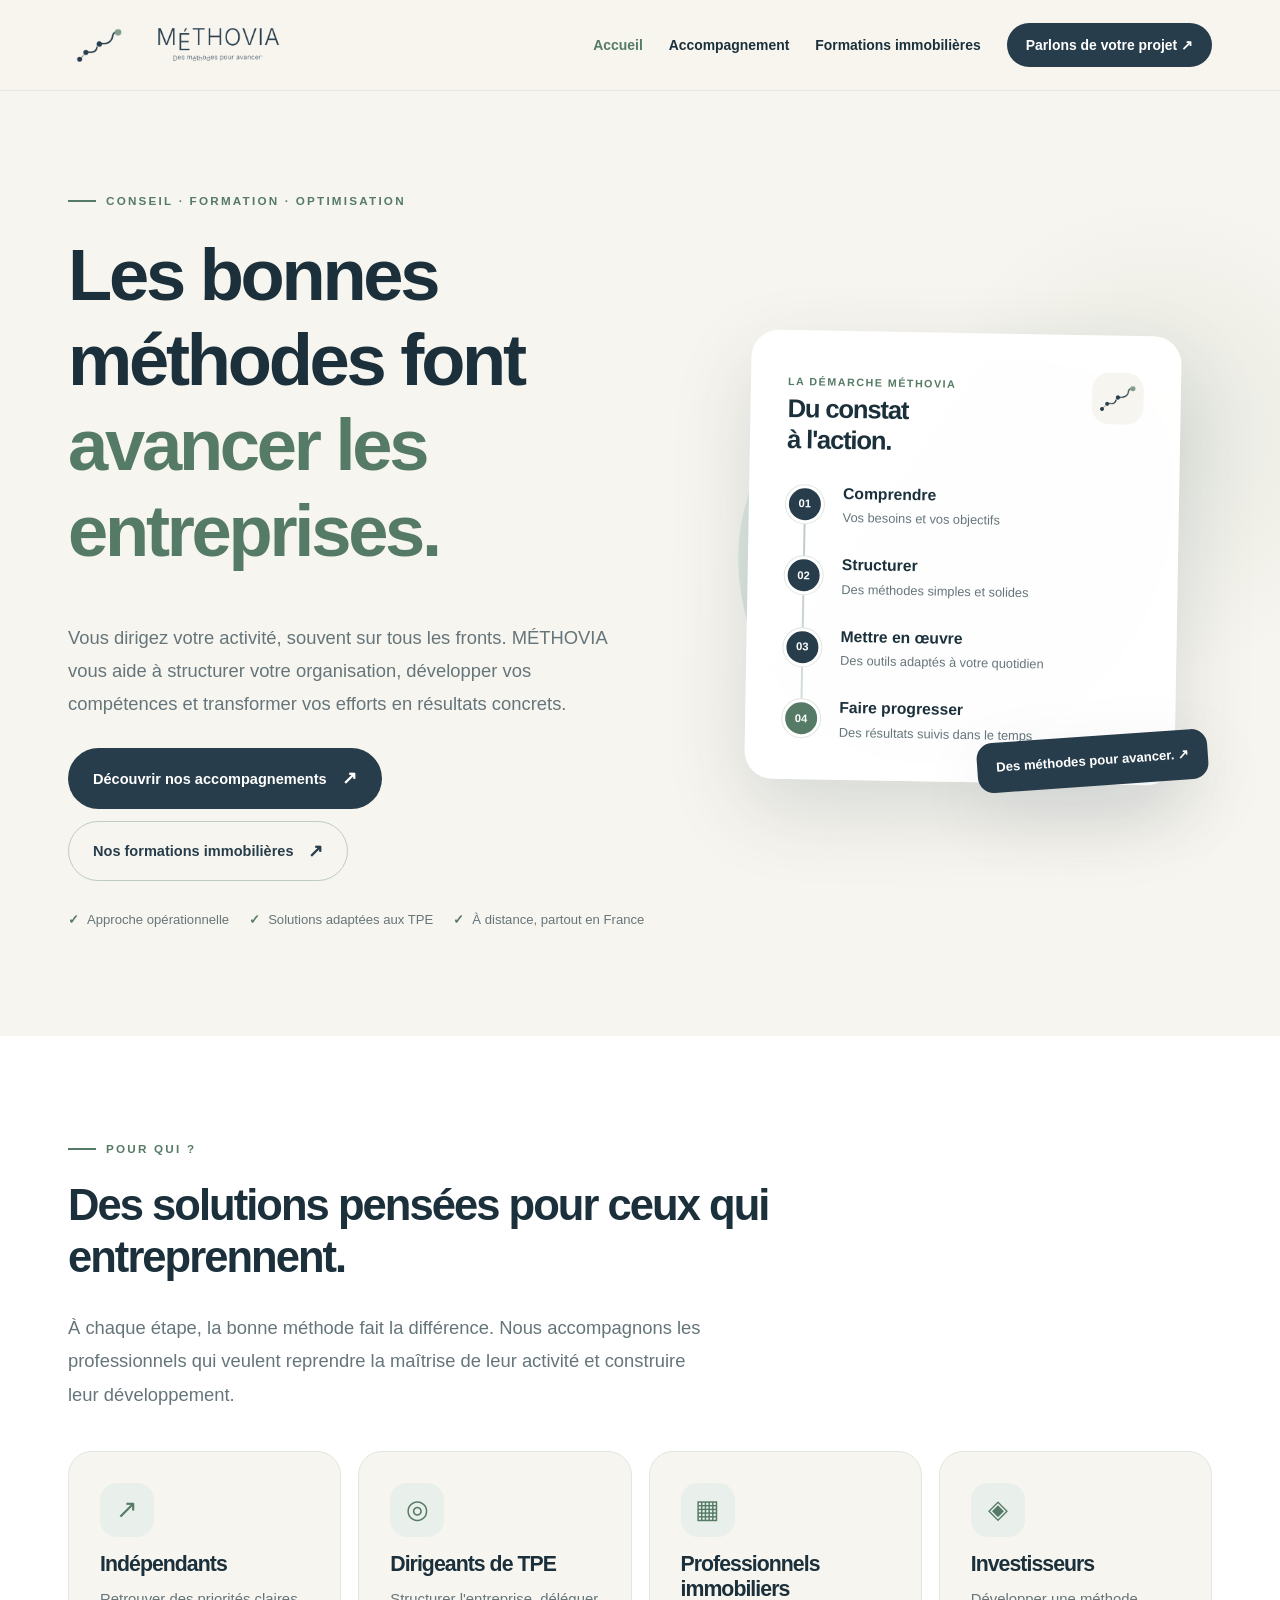
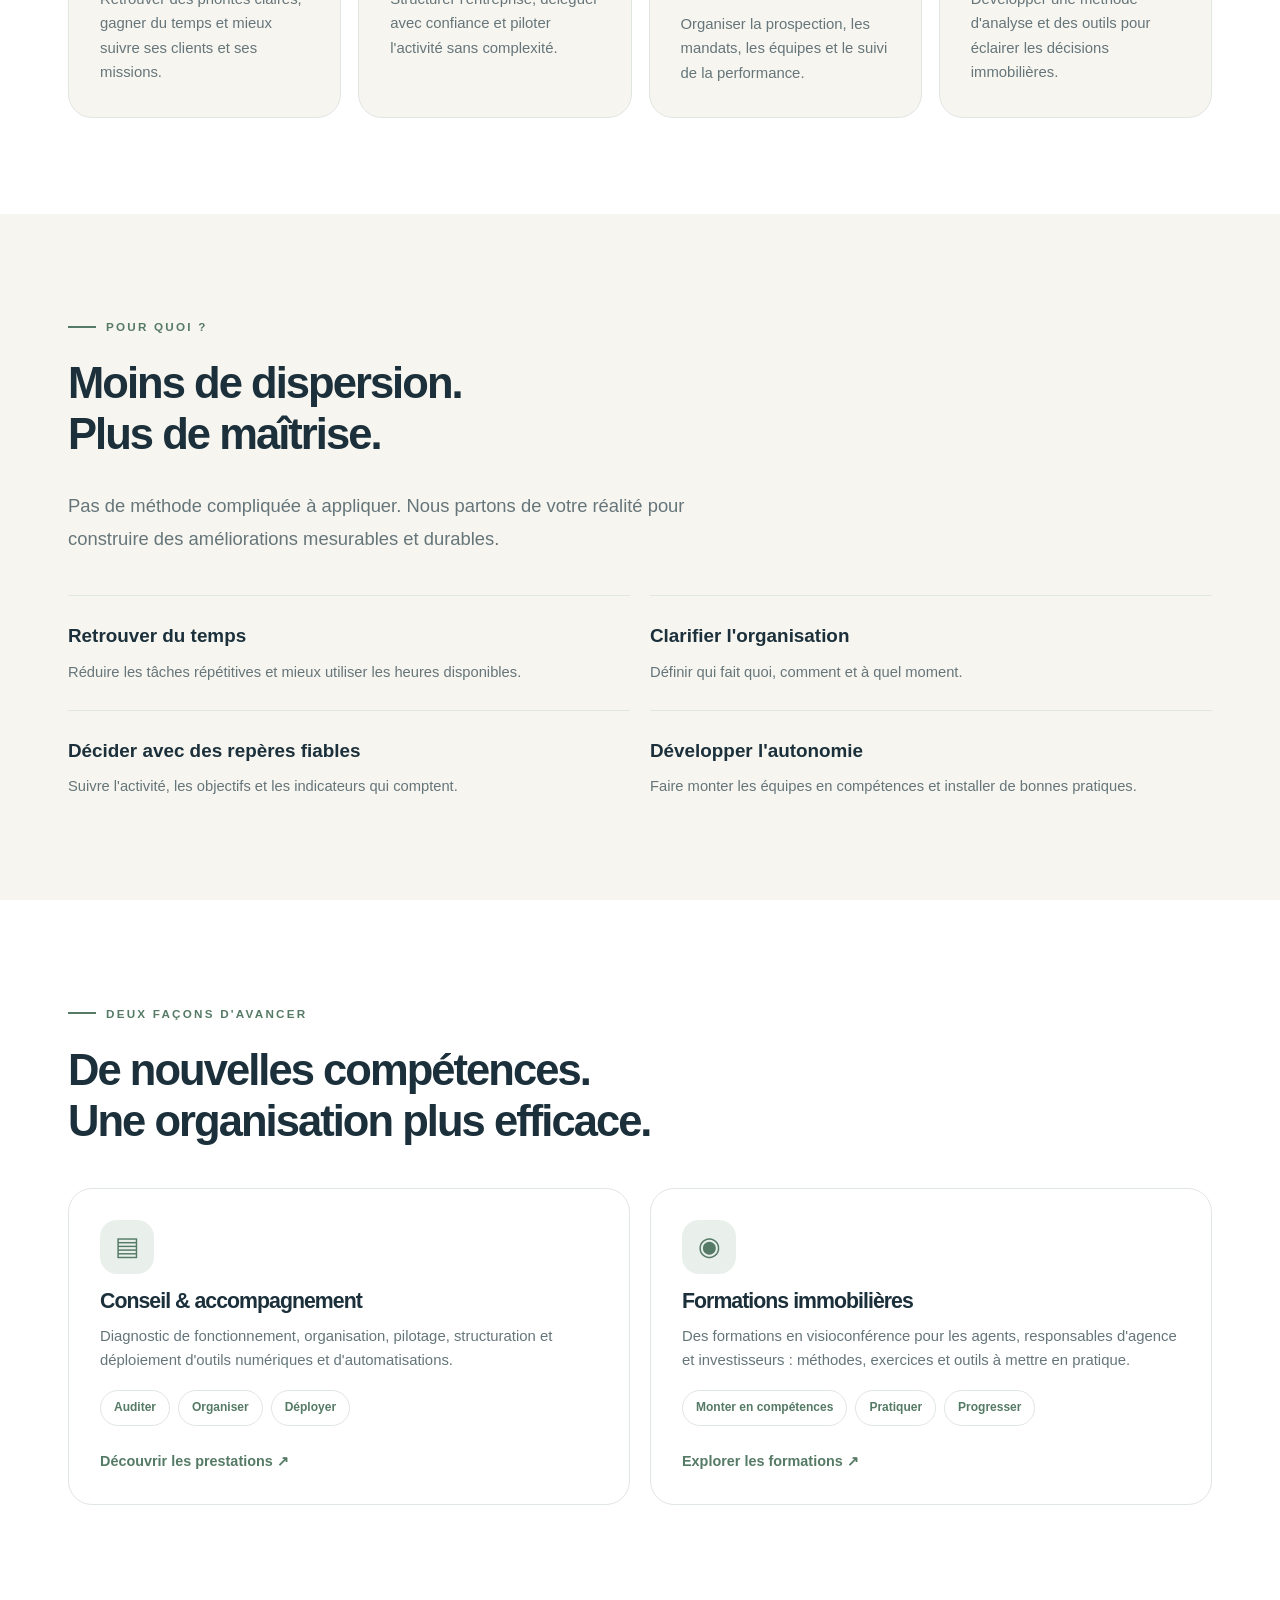
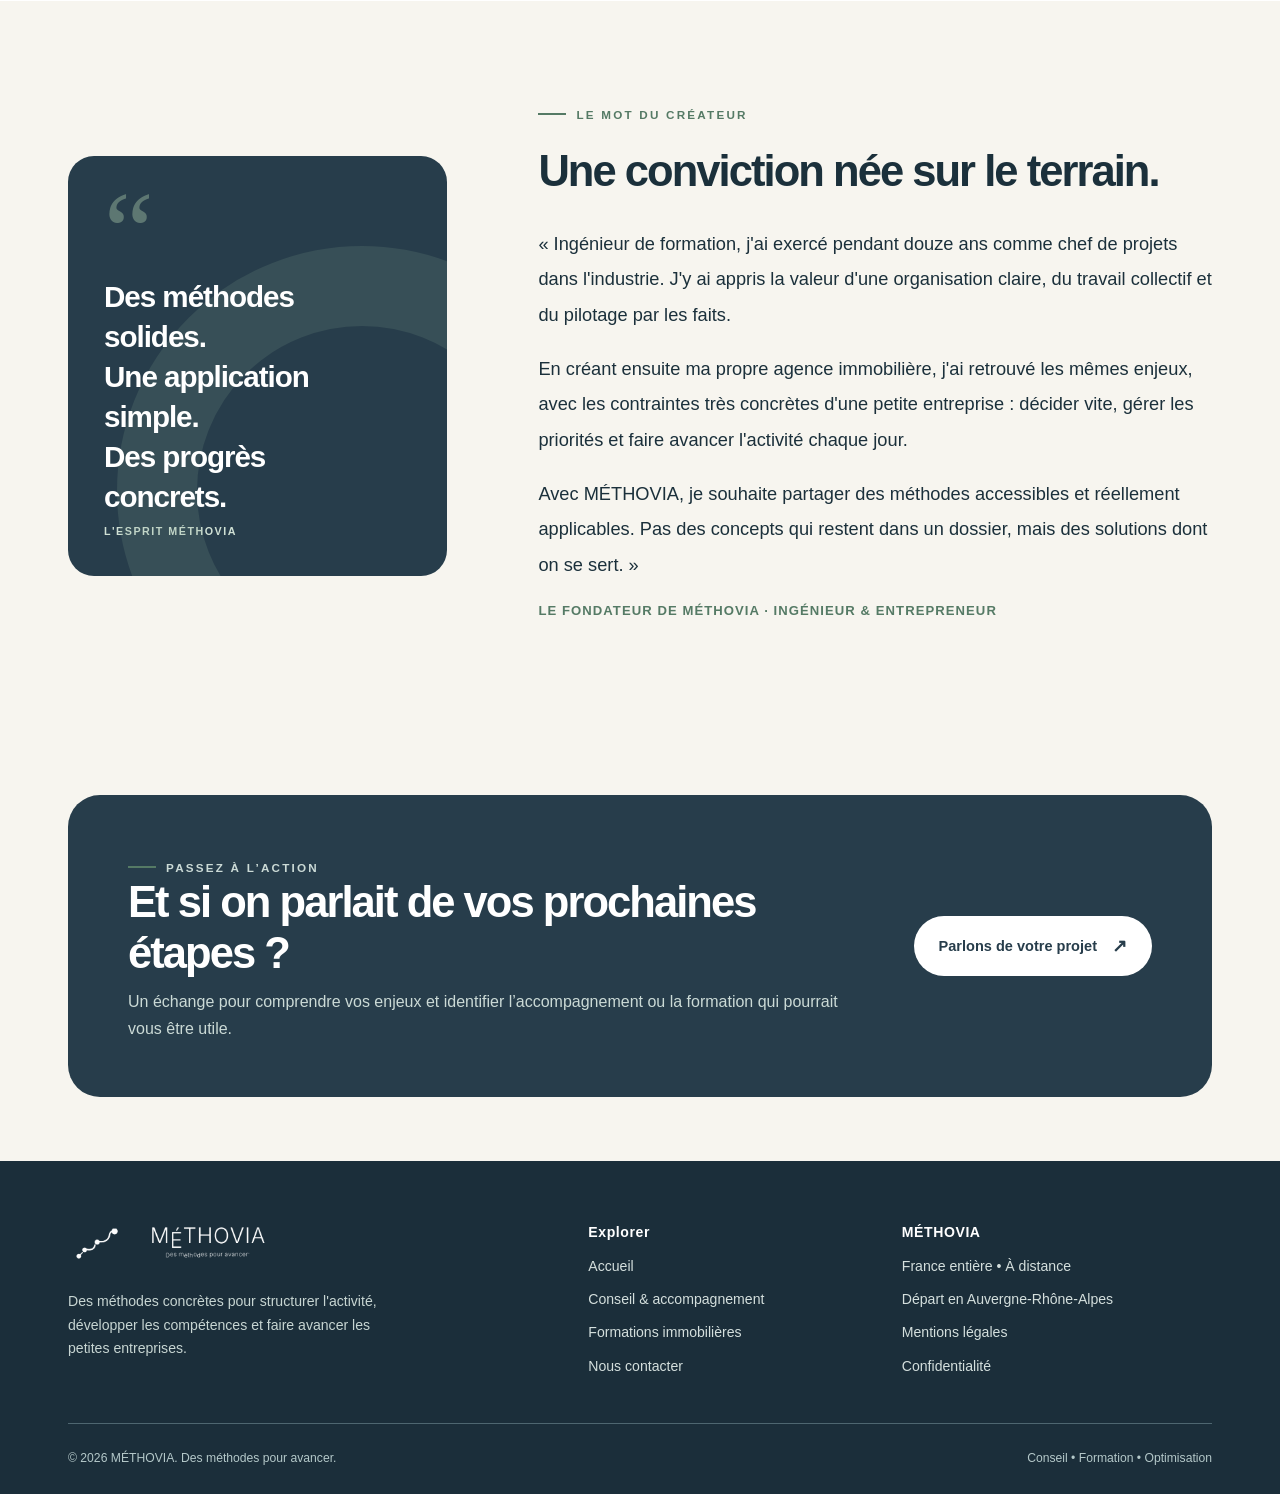
==== index.html @ 6d7514e6 "Ajout du site vitrine MÉTHOVIA (pages, charte, logos et configuration)" ====
<!DOCTYPE html><html lang="fr"><head><meta charset="utf-8"><meta name="viewport" content="width=device-width, initial-scale=1"><meta name="theme-color" content="#273D4B"><meta name="description" content="MÉTHOVIA accompagne indépendants, TPE et professionnels immobiliers : organisation, pilotage, formations en visio et outils IA."><meta name="robots" content="noindex,nofollow"><meta property="og:type" content="website"><meta property="og:locale" content="fr_FR"><meta property="og:title" content="MÉTHOVIA | Conseil, formation et organisation des petites entreprises"><meta property="og:description" content="MÉTHOVIA accompagne indépendants, TPE et professionnels immobiliers : organisation, pilotage, formations en visio et outils IA."><link rel="icon" type="image/png" sizes="64x64" href="/assets/favicon-64.png"><link rel="apple-touch-icon" href="/assets/favicon-192.png"><link rel="stylesheet" href="/assets/style.css"><script src="/assets/main.js" defer></script><title>MÉTHOVIA | Conseil, formation et organisation des petites entreprises</title></head><body><a class="skip" href="#contenu">Aller au contenu</a><header class="site-header"><div class="container header-inner"><a href="/" class="brand" aria-label="MÉTHOVIA — Accueil"><img src="/assets/logo-horizontal.png" alt="MÉTHOVIA — Des méthodes pour avancer" width="220" height="51"></a><button class="menu-toggle" type="button" aria-label="Ouvrir la navigation" aria-controls="navigation" aria-expanded="false" data-menu-toggle>☰ Menu</button><nav id="navigation" class="nav" aria-label="Navigation principale" data-main-nav data-open="false"><a href="/" aria-current=page>Accueil</a><a href="/accompagnement/" >Accompagnement</a><a href="/formations-immobilieres/" >Formations immobilières</a><a href="/contact/" class="nav-cta" >Parlons de votre projet ↗</a></nav></div></header><main id="contenu">
<section class="hero"><div class="container hero-grid"><div><p class="eyebrow">Conseil · Formation · Optimisation</p><h1>Les bonnes méthodes font <em>avancer les entreprises.</em></h1><p class="lead">Vous dirigez votre activité, souvent sur tous les fronts. MÉTHOVIA vous aide à structurer votre organisation, développer vos compétences et transformer vos efforts en résultats concrets.</p><div class="hero-actions"><a class="btn btn-primary btn-arrow" href="/accompagnement/">Découvrir nos accompagnements</a><a class="btn btn-outline btn-arrow" href="/formations-immobilieres/">Nos formations immobilières</a></div><div class="hero-trust"><span>Approche opérationnelle</span><span>Solutions adaptées aux TPE</span><span>À distance, partout en France</span></div></div><div class="hero-graphic" aria-label="La méthode MÉTHOVIA en quatre étapes"><div class="graphic-back"></div><div class="graphic-card"><div class="graphic-head"><div><span class="small-label">La démarche MÉTHOVIA</span><h3>Du constat<br>à l'action.</h3></div><img class="iconmark" src="/assets/icone-marque.png" alt=""></div><div class="path-list"><div class="path-step"><span class="path-num">01</span><div><strong>Comprendre</strong><small>Vos besoins et vos objectifs</small></div></div><div class="path-step"><span class="path-num">02</span><div><strong>Structurer</strong><small>Des méthodes simples et solides</small></div></div><div class="path-step"><span class="path-num">03</span><div><strong>Mettre en œuvre</strong><small>Des outils adaptés à votre quotidien</small></div></div><div class="path-step"><span class="path-num">04</span><div><strong>Faire progresser</strong><small>Des résultats suivis dans le temps</small></div></div></div></div><div class="hero-floating">Des méthodes pour avancer. ↗</div></div></div></section>
<section class="section section-light" id="pour-qui"><div class="container"><div class="intro"><p class="eyebrow">Pour qui ?</p><h2>Des solutions pensées pour ceux qui entreprennent.</h2><p class="lead">À chaque étape, la bonne méthode fait la différence. Nous accompagnons les professionnels qui veulent reprendre la maîtrise de leur activité et construire leur développement.</p></div><div class="grid4"><div class="panel panel-soft"><div class="symbol" aria-hidden="true">↗</div><h3>Indépendants</h3><p>Retrouver des priorités claires, gagner du temps et mieux suivre ses clients et ses missions.</p></div><div class="panel panel-soft"><div class="symbol" aria-hidden="true">◎</div><h3>Dirigeants de TPE</h3><p>Structurer l'entreprise, déléguer avec confiance et piloter l'activité sans complexité.</p></div><div class="panel panel-soft"><div class="symbol" aria-hidden="true">▦</div><h3>Professionnels immobiliers</h3><p>Organiser la prospection, les mandats, les équipes et le suivi de la performance.</p></div><div class="panel panel-soft"><div class="symbol" aria-hidden="true">◈</div><h3>Investisseurs</h3><p>Développer une méthode d'analyse et des outils pour éclairer les décisions immobilières.</p></div></div></div></section>
<section class="section" id="pourquoi"><div class="container"><div class="intro"><p class="eyebrow">Pour quoi ?</p><h2>Moins de dispersion.<br>Plus de maîtrise.</h2><p class="lead">Pas de méthode compliquée à appliquer. Nous partons de votre réalité pour construire des améliorations mesurables et durables.</p></div><div class="grid2"><div class="benefit"><strong>Retrouver du temps</strong><span>Réduire les tâches répétitives et mieux utiliser les heures disponibles.</span></div><div class="benefit"><strong>Clarifier l'organisation</strong><span>Définir qui fait quoi, comment et à quel moment.</span></div><div class="benefit"><strong>Décider avec des repères fiables</strong><span>Suivre l'activité, les objectifs et les indicateurs qui comptent.</span></div><div class="benefit"><strong>Développer l'autonomie</strong><span>Faire monter les équipes en compétences et installer de bonnes pratiques.</span></div></div></div></section>
<section class="section section-light" id="notre-offre"><div class="container"><div class="intro"><p class="eyebrow">Deux façons d'avancer</p><h2>De nouvelles compétences.<br>Une organisation plus efficace.</h2></div><div class="grid2"><article class="panel"><div class="symbol">▤</div><h3>Conseil & accompagnement</h3><p>Diagnostic de fonctionnement, organisation, pilotage, structuration et déploiement d'outils numériques et d'automatisations.</p><div class="tags"><span class="chip">Auditer</span><span class="chip">Organiser</span><span class="chip">Déployer</span></div><p style="margin-top:23px"><a class="link" href="/accompagnement/">Découvrir les prestations</a></p></article><article class="panel"><div class="symbol">◉</div><h3>Formations immobilières</h3><p>Des formations en visioconférence pour les agents, responsables d'agence et investisseurs : méthodes, exercices et outils à mettre en pratique.</p><div class="tags"><span class="chip">Monter en compétences</span><span class="chip">Pratiquer</span><span class="chip">Progresser</span></div><p style="margin-top:23px"><a class="link" href="/formations-immobilieres/">Explorer les formations</a></p></article></div></div></section>
<section class="section" id="fondateur"><div class="container editorial"><div class="founder-graphic"><div class="quote-icon" aria-hidden="true">“</div><strong>Des méthodes solides.<br>Une application simple.<br>Des progrès concrets.</strong><span class="small-label" style="color:#cfe0d4">L'esprit MÉTHOVIA</span></div><div><p class="eyebrow">Le mot du créateur</p><h2>Une conviction née sur le terrain.</h2><p class="editorial-quote">« Ingénieur de formation, j'ai exercé pendant douze ans comme chef de projets dans l'industrie. J'y ai appris la valeur d'une organisation claire, du travail collectif et du pilotage par les faits.</p><p class="editorial-quote">En créant ensuite ma propre agence immobilière, j'ai retrouvé les mêmes enjeux, avec les contraintes très concrètes d'une petite entreprise : décider vite, gérer les priorités et faire avancer l'activité chaque jour.</p><p class="editorial-quote">Avec MÉTHOVIA, je souhaite partager des méthodes accessibles et réellement applicables. Pas des concepts qui restent dans un dossier, mais des solutions dont on se sert. »</p><p class="founder-details">Le fondateur de MÉTHOVIA · Ingénieur & entrepreneur</p></div></div></section>
<section class="section-tight"><div class="container"><div class="cta-block"><div><p class="eyebrow">Passez à l’action</p><h2>Et si on parlait de vos prochaines étapes ?</h2><p>Un échange pour comprendre vos enjeux et identifier l’accompagnement ou la formation qui pourrait vous être utile.</p></div><a class="btn btn-white btn-arrow" href="/contact/">Parlons de votre projet</a></div></div></section></main><footer class="footer"><div class="container"><div class="footer-grid"><div><a href="/" aria-label="Retour à l'accueil"><img class="footer-brand" src="/assets/logo-blanc.png" alt="MÉTHOVIA"></a><p>Des méthodes concrètes pour structurer l'activité, développer les compétences et faire avancer les petites entreprises.</p></div><div><h4>Explorer</h4><div class="footer-links"><a href="/">Accueil</a><a href="/accompagnement/">Conseil & accompagnement</a><a href="/formations-immobilieres/">Formations immobilières</a><a href="/contact/">Nous contacter</a></div></div><div><h4>MÉTHOVIA</h4><div class="footer-links"><span>France entière • À distance</span><span>Départ en Auvergne-Rhône-Alpes</span><a href="/mentions-legales/">Mentions légales</a><a href="/confidentialite/">Confidentialité</a></div></div></div><div class="footer-bottom"><span>© <span data-year>2026</span> MÉTHOVIA. Des méthodes pour avancer.</span><span>Conseil • Formation • Optimisation</span></div></div></footer></body></html>
---- assets/style.css ----
:root{--navy:#273d4b;--navy-dark:#1b2e3a;--sage:#829f8d;--sage-dark:#557a65;--cream:#f7f5ef;--mist:#e0e6e3;--ink:#1b303b;--muted:#65757a;--border:#e0e6e1;--white:#fff;--shadow:0 24px 74px rgba(26,51,64,.08);--radius:24px}
*{box-sizing:border-box}html{scroll-behavior:smooth}body{margin:0;background:var(--cream);font-family:Manrope,'Avenir Next','Segoe UI',Arial,sans-serif;color:var(--ink);line-height:1.65;-webkit-font-smoothing:antialiased}img{max-width:100%;height:auto}a{color:inherit;text-decoration:none}p{margin:0 0 1em}h1,h2,h3,h4{line-height:1.18;letter-spacing:-.045em;margin:0 0 .65em}h1{font-size:clamp(2.9rem,5.65vw,5.9rem);font-weight:650}h2{font-size:clamp(2rem,3.4vw,3.35rem);font-weight:630}h3{font-size:1.33rem;font-weight:650}small{font-size:.8rem}.container{width:min(1144px,calc(100% - 48px));margin:auto}.skip{position:absolute;left:-9999px;top:10px;z-index:99}.skip:focus{left:10px;background:white;padding:10px}.site-header{position:sticky;top:0;background:rgba(247,245,239,.94);backdrop-filter:blur(20px);border-bottom:1px solid rgba(39,61,75,.08);z-index:50}.header-inner{height:90px;display:flex;align-items:center;justify-content:space-between;gap:24px}.brand{display:flex;align-items:center;flex-shrink:0}.brand img{width:220px;height:auto;display:block}.nav{display:flex;align-items:center;gap:26px}.nav a{font-size:.87rem;font-weight:620;transition:color .18s}.nav a:hover,.nav a[aria-current=page]{color:var(--sage-dark)}.nav .nav-cta{color:#fff;background:var(--navy);padding:11px 19px;border-radius:999px;display:inline-flex;align-items:center}.nav .nav-cta:hover{background:#36576a;color:#fff}.menu-toggle{display:none;border:1px solid var(--border);background:#fff;border-radius:12px;padding:10px 12px;color:var(--navy);font:inherit;font-weight:650}.section{padding:96px 0}.section-tight{padding:64px 0}.section-light{background:#fff}.section-dark{background:var(--navy);color:#fff}.section-sage{background:#e7eeea}.eyebrow{display:inline-flex;gap:10px;align-items:center;text-transform:uppercase;letter-spacing:.19em;font-size:.73rem;font-weight:750;color:var(--sage-dark);margin:0 0 22px}.eyebrow:before{content:'';display:inline-block;width:28px;height:2px;background:var(--sage-dark)}.section-dark .eyebrow{color:#bed3c4}.section-dark .eyebrow:before{background:#bed3c4}.lead{font-size:1.15rem;line-height:1.8;color:var(--muted);max-width:640px}.section-dark .lead{color:#d0ddd9}.intro{max-width:740px;margin-bottom:40px}.intro p:last-child{margin-bottom:0}.muted{color:var(--muted)}.hero{padding:93px 0 105px;overflow:hidden;position:relative}.hero:before{content:'';position:absolute;right:-130px;top:10%;width:500px;height:500px;background:radial-gradient(circle,rgba(130,159,141,.14),transparent 67%);pointer-events:none}.hero-grid{display:grid;grid-template-columns:1.08fr .92fr;gap:60px;align-items:center}.hero h1{max-width:720px}.hero h1 em{font-style:normal;color:var(--sage-dark)}.hero .lead{max-width:575px}.hero-actions{display:flex;align-items:center;flex-wrap:wrap;gap:12px;margin:28px 0 28px}.btn{display:inline-flex;align-items:center;justify-content:center;gap:15px;border-radius:100px;padding:14px 24px;font-weight:730;font-size:.91rem;min-height:52px;border:1px solid transparent;cursor:pointer;transition:transform .2s,background .2s;color:inherit}.btn:hover{transform:translateY(-2px)}.btn-primary{background:var(--navy);color:#fff}.btn-primary:hover{background:var(--navy-dark)}.btn-outline{border-color:#bdcdc3;background:transparent;color:var(--navy)}.btn-outline:hover{background:#e7eee9}.btn-white{background:#fff;color:var(--navy)}.btn-arrow:after{content:'↗';font-size:1.15rem}.hero-trust{display:flex;flex-wrap:wrap;gap:20px;margin-top:25px;font-size:.82rem;color:var(--muted)}.hero-trust span::before{content:'✓';color:var(--sage-dark);margin-right:8px;font-weight:800}.hero-graphic{position:relative;min-height:500px;display:grid;place-items:center}.graphic-back{position:absolute;inset:10% 5%;background:linear-gradient(135deg,#e3ebe5 0%,#c5d5cc 100%);border-radius:42% 58% 60% 40% / 50% 30% 70% 50%;transform:rotate(-10deg)}.graphic-card{position:relative;background:rgba(255,255,255,.97);border:1px solid rgba(255,255,255,.8);border-radius:28px;box-shadow:0 30px 80px rgba(26,53,66,.15);padding:36px;width:min(430px,92%);transform:rotate(1deg)}.graphic-head{display:flex;justify-content:space-between;align-items:start;gap:20px;margin-bottom:26px}.graphic-head h3{font-size:1.6rem;margin:0}.small-label{letter-spacing:.14em;text-transform:uppercase;font-size:.67rem;color:var(--sage-dark);font-weight:740}.iconmark{width:52px;height:52px;border-radius:18px;background:var(--cream);padding:7px;object-fit:contain}.path-list{position:relative;display:grid;gap:24px}.path-list:before{content:'';position:absolute;width:2px;height:calc(100% - 37px);top:18px;left:18px;background:linear-gradient(var(--navy),var(--sage));opacity:.3}.path-step{display:flex;align-items:center;gap:19px;position:relative}.path-num{border:3px solid white;box-shadow:0 0 0 1px var(--border);border-radius:50%;width:38px;height:38px;min-width:38px;display:grid;place-items:center;background:var(--navy);color:#fff;font-size:.7rem;font-weight:800}.path-step:last-child .path-num{background:var(--sage-dark)}.path-step strong{font-size:.98rem}.path-step small{color:var(--muted);display:block}.chip{display:inline-flex;border:1px solid var(--border);padding:7px 13px;border-radius:100px;font-size:.75rem;font-weight:650;color:var(--sage-dark)}.hero-floating{position:absolute;bottom:22px;right:4px;background:var(--navy);color:#fff;padding:14px 19px;border-radius:16px;box-shadow:var(--shadow);font-size:.82rem;font-weight:650;transform:rotate(-4deg)}.grid3{display:grid;grid-template-columns:repeat(3,minmax(0,1fr));gap:20px}.grid2{display:grid;grid-template-columns:repeat(2,minmax(0,1fr));gap:20px}.grid4{display:grid;grid-template-columns:repeat(4,minmax(0,1fr));gap:17px}.panel{background:#fff;border:1px solid var(--border);padding:31px;border-radius:var(--radius);transition:transform .2s,box-shadow .2s}.panel:hover{transform:translateY(-3px);box-shadow:var(--shadow)}.panel h3{margin:15px 0 10px}.panel p{color:var(--muted);font-size:.93rem;margin:0}.panel .pill{margin-top:20px}.panel .number{font-size:.78rem;letter-spacing:.1em;font-weight:780;color:var(--sage-dark)}.panel-soft{background:var(--cream)}.panel-navy{background:var(--navy);color:#fff;border-color:var(--navy)}.panel-navy p{color:#d6e1de}.symbol{width:54px;height:54px;border-radius:17px;background:#e9f0eb;color:var(--sage-dark);display:grid;place-items:center;font-size:1.6rem;font-weight:500;line-height:1}.panel-navy .symbol{background:#3d5a5e;color:#e6eeeb}.benefit{border-top:1px solid var(--border);padding:24px 0 5px}.benefit strong{font-size:1.18rem;display:block;margin-bottom:7px}.benefit span{color:var(--muted);font-size:.92rem}.editorial{display:grid;grid-template-columns:.72fr 1.28fr;gap:8%;align-items:center}.founder-graphic{height:420px;border-radius:26px;display:flex;flex-direction:column;justify-content:space-between;padding:36px;background:var(--navy);position:relative;overflow:hidden;color:#fff}.founder-graphic:after{content:'';position:absolute;width:330px;height:330px;border:80px solid rgba(130,159,141,.18);border-radius:50%;bottom:-160px;right:-160px}.founder-graphic .quote-icon{font-size:7rem;line-height:.7;font-family:Georgia,serif;color:var(--sage);opacity:.6}.founder-graphic strong{z-index:1;position:relative;font-size:1.85rem;max-width:280px;line-height:1.35;font-weight:560;letter-spacing:-.035em}.editorial-quote{font-size:1.14rem;color:var(--ink);line-height:1.95}.founder-details{font-size:.82rem;letter-spacing:.08em;color:var(--sage-dark);font-weight:700;text-transform:uppercase}.cta-block{border-radius:32px;background:var(--navy);padding:55px 60px;color:#fff;display:grid;grid-template-columns:1fr auto;gap:40px;align-items:center}.cta-block h2{max-width:710px;margin:0 0 10px}.cta-block p{color:#cbdad6;margin:0}.cta-block .btn{white-space:nowrap}.page-hero{padding:85px 0 72px;background:linear-gradient(120deg,var(--cream),#e8eee9)}.page-hero-inner{max-width:900px}.page-hero h1{font-size:clamp(2.75rem,5vw,5rem);max-width:900px}.page-hero h1 em{font-style:normal;color:var(--sage-dark)}.page-hero .lead{max-width:800px}.divider-heading{display:flex;align-items:center;justify-content:space-between;gap:30px;margin-bottom:32px}.divider-heading p{max-width:450px;font-size:.95rem;color:var(--muted)}.module{display:flex;flex-direction:column;min-height:214px}.module h3{font-size:1.22rem;margin:12px 0 12px}.module p{flex:1}.module .meta{border-top:1px solid var(--border);margin-top:19px;padding-top:14px;font-size:.78rem;color:var(--sage-dark);font-weight:660}.tagline{display:inline-flex;gap:10px;align-items:center;font-size:.8rem;font-weight:700;color:var(--sage-dark);letter-spacing:.055em;text-transform:uppercase}.tags{display:flex;gap:8px;flex-wrap:wrap;margin-top:17px}.pack{padding:36px;border-radius:24px;background:var(--cream);border:1px solid var(--border);display:flex;flex-direction:column}.pack h3{font-size:1.5rem;margin:14px 0 13px}.pack p{color:var(--muted);flex:1}.pack .link{margin-top:16px}.link{font-weight:730;color:var(--sage-dark);font-size:.9rem}.link:after{content:' ↗'}.steps{display:grid;grid-template-columns:repeat(4,minmax(0,1fr));gap:25px}.step{padding-top:23px;border-top:2px solid var(--sage)}.step .stepn{font-size:.75rem;font-weight:750;color:var(--sage-dark);letter-spacing:.09em}.step h3{margin:13px 0 7px}.step p{font-size:.89rem;color:var(--muted)}.section-dark .step{border-top-color:#88ae97}.section-dark .step p{color:#d1ddda}.section-dark .stepn{color:#bed3c4}.callout{background:#e7eeea;border-radius:24px;padding:34px;display:flex;gap:30px;align-items:center}.callout h3{margin-bottom:9px}.check-list{list-style:none;padding:0;margin:0;display:grid;gap:15px}.check-list li{padding-left:27px;position:relative}.check-list li:before{content:'✓';position:absolute;left:0;color:var(--sage-dark);font-weight:800}.kicker{font-weight:750;font-size:.76rem;letter-spacing:.16em;text-transform:uppercase;color:var(--sage-dark)}.form-card{background:#fff;border:1px solid var(--border);padding:34px;border-radius:24px}.form-grid{display:grid;grid-template-columns:1fr 1fr;gap:15px}.field{display:flex;flex-direction:column;gap:7px;margin-bottom:16px}.field label{font-size:.83rem;font-weight:750}.field input,.field textarea,.field select{font:inherit;width:100%;background:#fbfcfa;border:1px solid #cbd8ce;border-radius:13px;padding:12px 14px;min-height:50px;color:var(--ink)}.field textarea{min-height:138px;resize:vertical}.field input:focus-visible,.field textarea:focus-visible,.field select:focus-visible{outline:2px solid var(--sage-dark);outline-offset:2px}.checkrow{display:flex;align-items:start;gap:12px;font-size:.82rem;color:var(--muted);margin:12px 0 20px}.checkrow input{margin-top:6px}.legal-note{background:#fff8e9;border:1px solid #e2cf9c;border-radius:14px;padding:17px 20px;font-size:.88rem;color:#745b27}.footer{background:var(--navy-dark);color:#fff;padding:58px 0 26px}.footer-grid{display:grid;grid-template-columns:1.35fr .75fr .9fr;gap:55px;padding-bottom:45px}.footer-brand{width:205px;margin-bottom:15px}.footer p{color:#c7d5d2;font-size:.88rem;max-width:330px}.footer h4{color:#fff;font-size:.88rem;letter-spacing:.04em;margin:5px 0 14px}.footer-links{display:grid;gap:10px;font-size:.88rem;color:#d4dfdd}.footer-links a:hover{color:#a9c9b4}.footer-bottom{border-top:1px solid #4e6670;padding-top:24px;display:flex;flex-wrap:wrap;justify-content:space-between;gap:12px;font-size:.76rem;color:#b4c8c9}.article{max-width:840px}.article h2{font-size:1.65rem;margin-top:35px}.article p{color:#586a6d}.article li{margin-bottom:8px}.article a{text-decoration:underline}.marker{color:var(--sage-dark)}:focus-visible{outline:3px solid #8cae94;outline-offset:3px}::selection{background:#d2e0d5}
@media(max-width:1000px){.hero-grid{gap:24px}.grid4{grid-template-columns:repeat(2,1fr)}.nav{gap:13px}.nav a{font-size:.82rem}.brand img{width:190px}.graphic-card{padding:25px}.hero-floating{right:-5px}}
@media(max-width:760px){.container{width:min(100% - 36px,1144px)}.header-inner{height:76px}.brand img{width:180px}.menu-toggle{display:block}.nav{display:none;position:absolute;left:0;right:0;top:76px;background:var(--cream);padding:24px 18px 30px;flex-direction:column;align-items:stretch;border-bottom:1px solid var(--border);gap:0;box-shadow:0 18px 25px rgba(25,44,52,.07)}.nav[data-open=true]{display:flex}.nav a{font-size:1rem;padding:13px 8px}.nav .nav-cta{justify-content:center;margin-top:14px}.hero{padding:55px 0 80px}.hero-grid,.editorial{grid-template-columns:1fr}.hero-graphic{min-height:430px;margin-top:8px}.hero h1{font-size:clamp(2.6rem,9vw,4rem)}.section{padding:64px 0}.section-tight{padding:43px 0}.grid3,.grid2{grid-template-columns:1fr}.grid4{grid-template-columns:repeat(2,minmax(0,1fr))}.editorial{gap:30px}.founder-graphic{height:310px}.cta-block{padding:32px;grid-template-columns:1fr;gap:20px}.cta-block .btn{justify-self:start}.page-hero{padding:65px 0 55px}.divider-heading{align-items:start;flex-direction:column;gap:0}.steps{grid-template-columns:repeat(2,1fr)}.footer-grid{grid-template-columns:1fr 1fr;gap:30px}.footer-grid>div:first-child{grid-column:1/-1}.form-grid{grid-template-columns:1fr}.callout{flex-direction:column;align-items:start}}
@media(max-width:450px){.hero-graphic{min-height:415px}.graphic-card{padding:23px;width:100%}.hero-floating{font-size:.7rem;bottom:5px}.grid4,.steps{grid-template-columns:1fr}.footer-grid{grid-template-columns:1fr}.footer-grid>div:first-child{grid-column:auto}.panel{padding:25px}.form-card{padding:24px}.cta-block{padding:29px}.btn{width:100%}.hero-actions{align-items:stretch}.brand img{width:170px}}
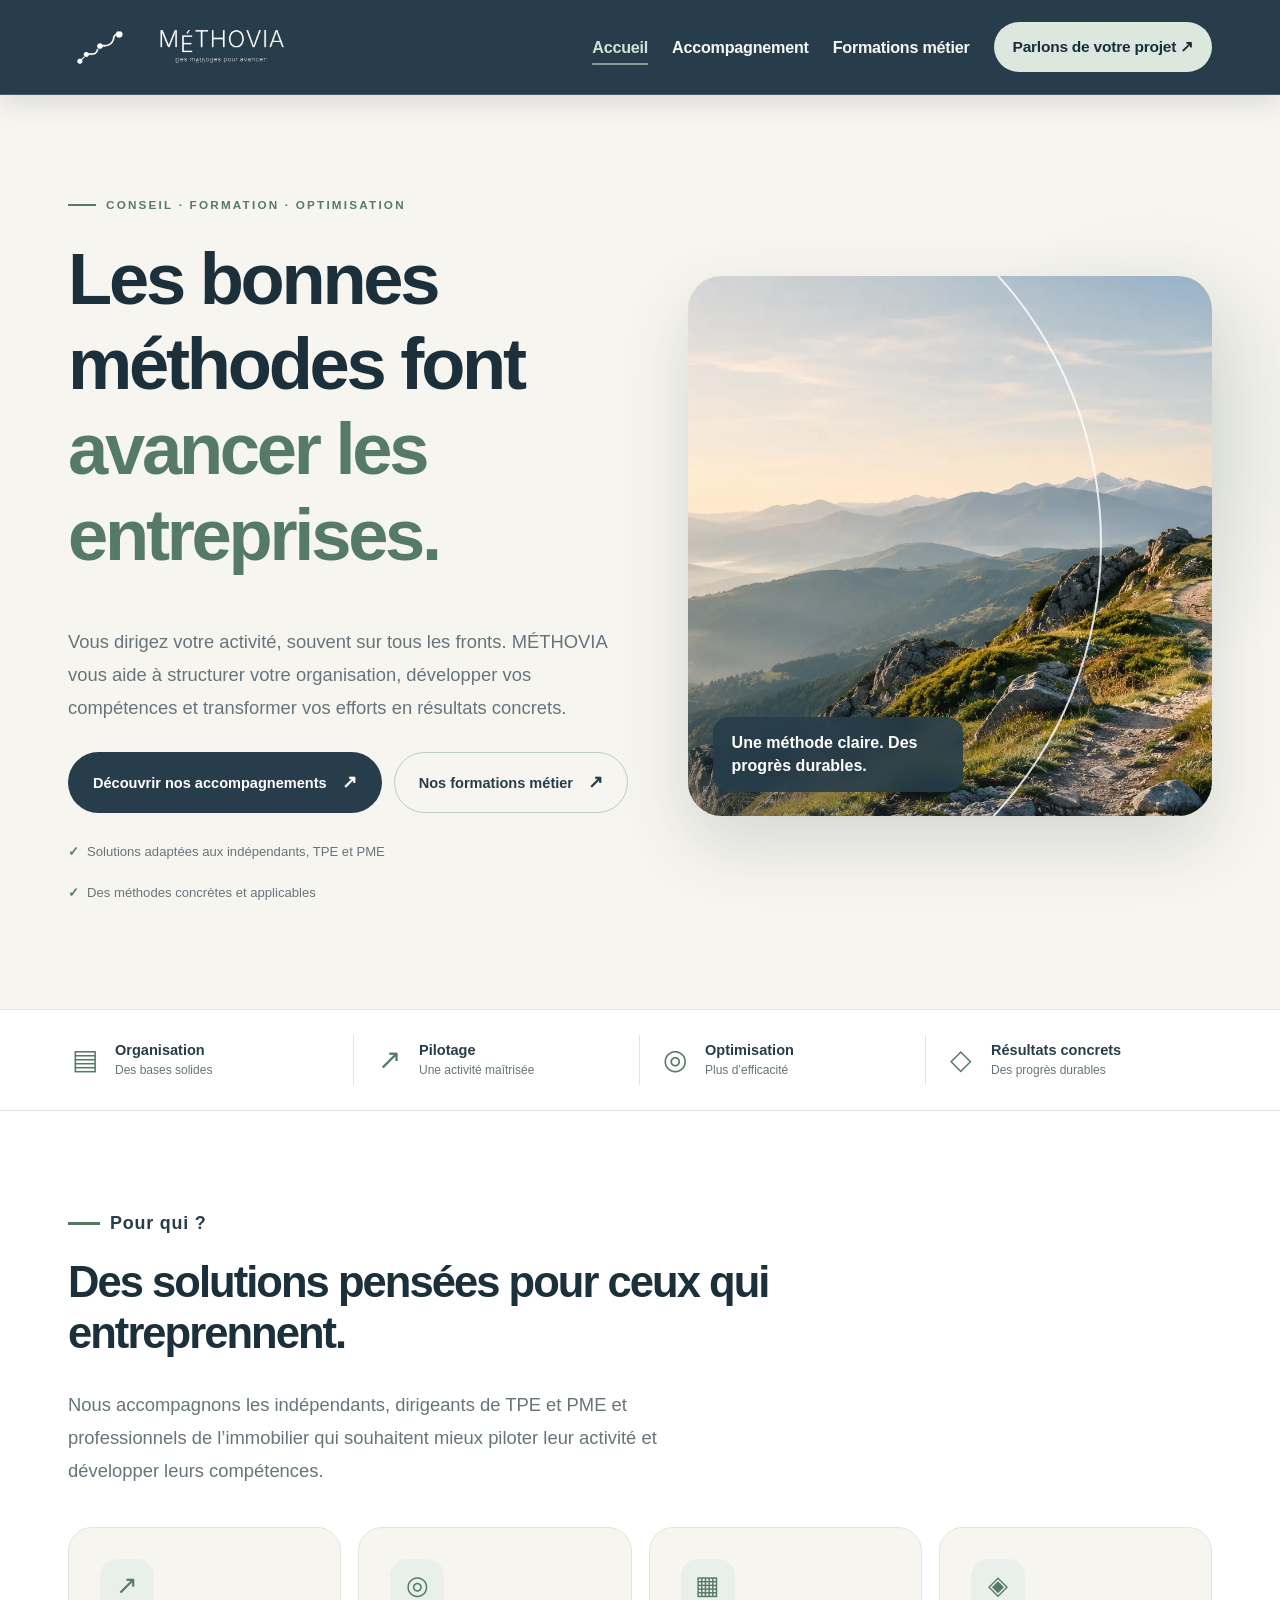
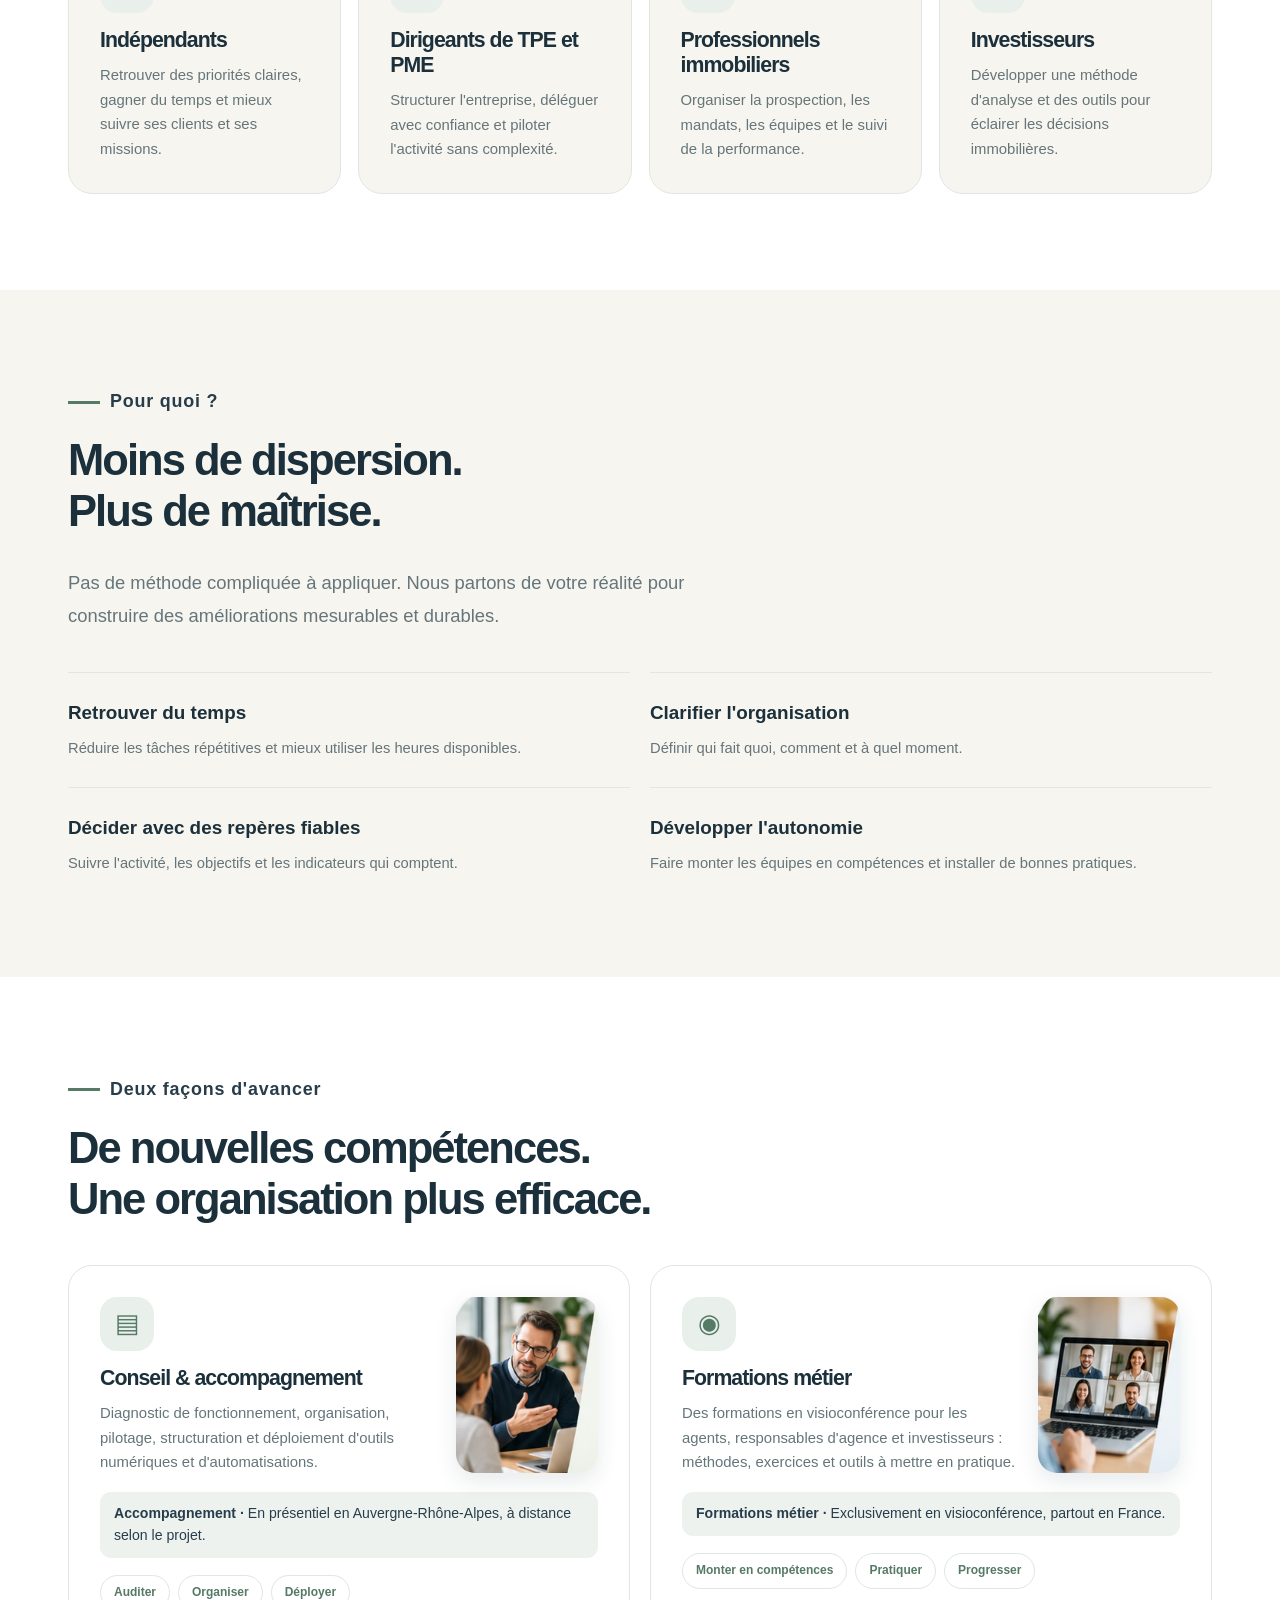
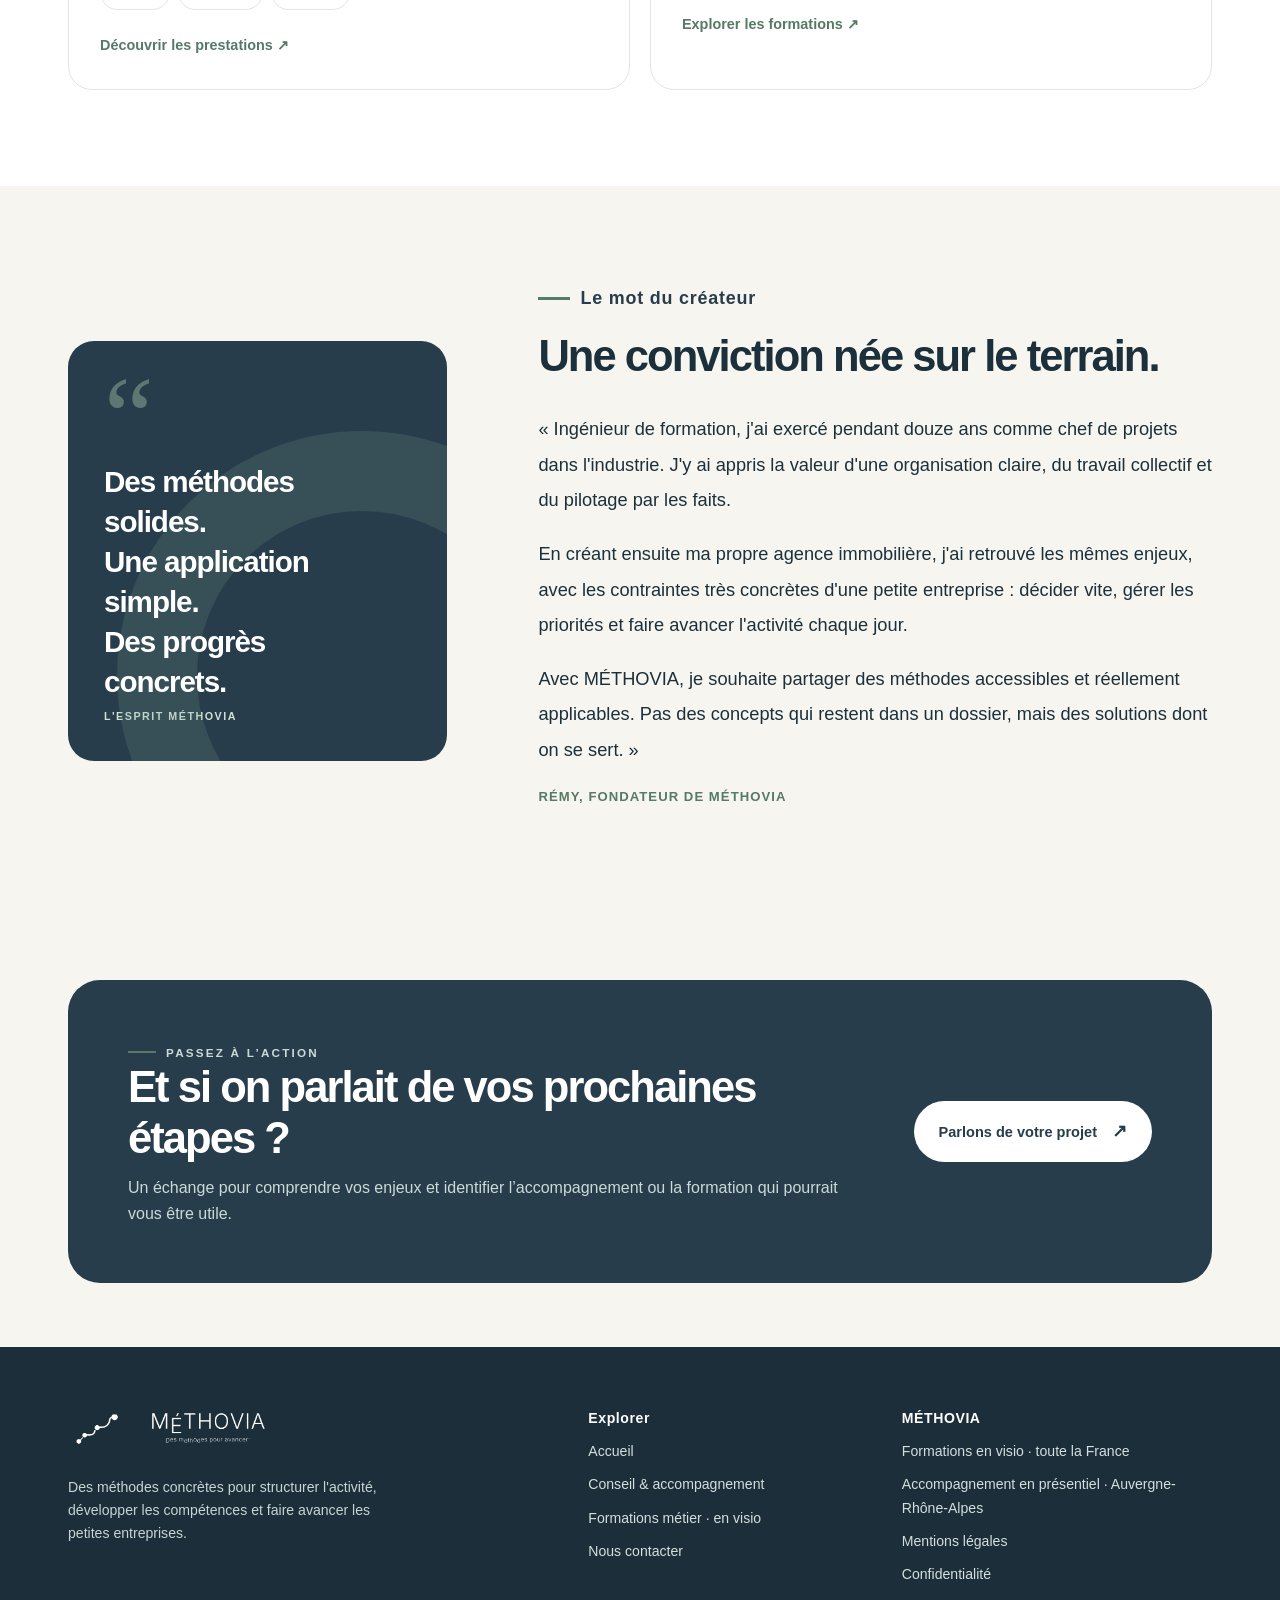
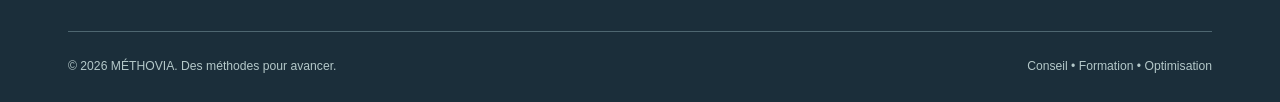
==== commit 95ffb13d: "Harmonise la présentation MÉTHOVIA : visuels, navigation, visio et accompagnement" ====
--- a/index.html
+++ b/index.html
@@ -1,7 +1,9 @@
-<!DOCTYPE html><html lang="fr"><head><meta charset="utf-8"><meta name="viewport" content="width=device-width, initial-scale=1"><meta name="theme-color" content="#273D4B"><meta name="description" content="MÉTHOVIA accompagne indépendants, TPE et professionnels immobiliers : organisation, pilotage, formations en visio et outils IA."><meta name="robots" content="noindex,nofollow"><meta property="og:type" content="website"><meta property="og:locale" content="fr_FR"><meta property="og:title" content="MÉTHOVIA | Conseil, formation et organisation des petites entreprises"><meta property="og:description" content="MÉTHOVIA accompagne indépendants, TPE et professionnels immobiliers : organisation, pilotage, formations en visio et outils IA."><link rel="icon" type="image/png" sizes="64x64" href="/assets/favicon-64.png"><link rel="apple-touch-icon" href="/assets/favicon-192.png"><link rel="stylesheet" href="/assets/style.css"><script src="/assets/main.js" defer></script><title>MÉTHOVIA | Conseil, formation et organisation des petites entreprises</title></head><body><a class="skip" href="#contenu">Aller au contenu</a><header class="site-header"><div class="container header-inner"><a href="/" class="brand" aria-label="MÉTHOVIA — Accueil"><img src="/assets/logo-horizontal.png" alt="MÉTHOVIA — Des méthodes pour avancer" width="220" height="51"></a><button class="menu-toggle" type="button" aria-label="Ouvrir la navigation" aria-controls="navigation" aria-expanded="false" data-menu-toggle>☰ Menu</button><nav id="navigation" class="nav" aria-label="Navigation principale" data-main-nav data-open="false"><a href="/" aria-current=page>Accueil</a><a href="/accompagnement/" >Accompagnement</a><a href="/formations-immobilieres/" >Formations immobilières</a><a href="/contact/" class="nav-cta" >Parlons de votre projet ↗</a></nav></div></header><main id="contenu">
-<section class="hero"><div class="container hero-grid"><div><p class="eyebrow">Conseil · Formation · Optimisation</p><h1>Les bonnes méthodes font <em>avancer les entreprises.</em></h1><p class="lead">Vous dirigez votre activité, souvent sur tous les fronts. MÉTHOVIA vous aide à structurer votre organisation, développer vos compétences et transformer vos efforts en résultats concrets.</p><div class="hero-actions"><a class="btn btn-primary btn-arrow" href="/accompagnement/">Découvrir nos accompagnements</a><a class="btn btn-outline btn-arrow" href="/formations-immobilieres/">Nos formations immobilières</a></div><div class="hero-trust"><span>Approche opérationnelle</span><span>Solutions adaptées aux TPE</span><span>À distance, partout en France</span></div></div><div class="hero-graphic" aria-label="La méthode MÉTHOVIA en quatre étapes"><div class="graphic-back"></div><div class="graphic-card"><div class="graphic-head"><div><span class="small-label">La démarche MÉTHOVIA</span><h3>Du constat<br>à l'action.</h3></div><img class="iconmark" src="/assets/icone-marque.png" alt=""></div><div class="path-list"><div class="path-step"><span class="path-num">01</span><div><strong>Comprendre</strong><small>Vos besoins et vos objectifs</small></div></div><div class="path-step"><span class="path-num">02</span><div><strong>Structurer</strong><small>Des méthodes simples et solides</small></div></div><div class="path-step"><span class="path-num">03</span><div><strong>Mettre en œuvre</strong><small>Des outils adaptés à votre quotidien</small></div></div><div class="path-step"><span class="path-num">04</span><div><strong>Faire progresser</strong><small>Des résultats suivis dans le temps</small></div></div></div></div><div class="hero-floating">Des méthodes pour avancer. ↗</div></div></div></section>
-<section class="section section-light" id="pour-qui"><div class="container"><div class="intro"><p class="eyebrow">Pour qui ?</p><h2>Des solutions pensées pour ceux qui entreprennent.</h2><p class="lead">À chaque étape, la bonne méthode fait la différence. Nous accompagnons les professionnels qui veulent reprendre la maîtrise de leur activité et construire leur développement.</p></div><div class="grid4"><div class="panel panel-soft"><div class="symbol" aria-hidden="true">↗</div><h3>Indépendants</h3><p>Retrouver des priorités claires, gagner du temps et mieux suivre ses clients et ses missions.</p></div><div class="panel panel-soft"><div class="symbol" aria-hidden="true">◎</div><h3>Dirigeants de TPE</h3><p>Structurer l'entreprise, déléguer avec confiance et piloter l'activité sans complexité.</p></div><div class="panel panel-soft"><div class="symbol" aria-hidden="true">▦</div><h3>Professionnels immobiliers</h3><p>Organiser la prospection, les mandats, les équipes et le suivi de la performance.</p></div><div class="panel panel-soft"><div class="symbol" aria-hidden="true">◈</div><h3>Investisseurs</h3><p>Développer une méthode d'analyse et des outils pour éclairer les décisions immobilières.</p></div></div></div></section>
-<section class="section" id="pourquoi"><div class="container"><div class="intro"><p class="eyebrow">Pour quoi ?</p><h2>Moins de dispersion.<br>Plus de maîtrise.</h2><p class="lead">Pas de méthode compliquée à appliquer. Nous partons de votre réalité pour construire des améliorations mesurables et durables.</p></div><div class="grid2"><div class="benefit"><strong>Retrouver du temps</strong><span>Réduire les tâches répétitives et mieux utiliser les heures disponibles.</span></div><div class="benefit"><strong>Clarifier l'organisation</strong><span>Définir qui fait quoi, comment et à quel moment.</span></div><div class="benefit"><strong>Décider avec des repères fiables</strong><span>Suivre l'activité, les objectifs et les indicateurs qui comptent.</span></div><div class="benefit"><strong>Développer l'autonomie</strong><span>Faire monter les équipes en compétences et installer de bonnes pratiques.</span></div></div></div></section>
-<section class="section section-light" id="notre-offre"><div class="container"><div class="intro"><p class="eyebrow">Deux façons d'avancer</p><h2>De nouvelles compétences.<br>Une organisation plus efficace.</h2></div><div class="grid2"><article class="panel"><div class="symbol">▤</div><h3>Conseil & accompagnement</h3><p>Diagnostic de fonctionnement, organisation, pilotage, structuration et déploiement d'outils numériques et d'automatisations.</p><div class="tags"><span class="chip">Auditer</span><span class="chip">Organiser</span><span class="chip">Déployer</span></div><p style="margin-top:23px"><a class="link" href="/accompagnement/">Découvrir les prestations</a></p></article><article class="panel"><div class="symbol">◉</div><h3>Formations immobilières</h3><p>Des formations en visioconférence pour les agents, responsables d'agence et investisseurs : méthodes, exercices et outils à mettre en pratique.</p><div class="tags"><span class="chip">Monter en compétences</span><span class="chip">Pratiquer</span><span class="chip">Progresser</span></div><p style="margin-top:23px"><a class="link" href="/formations-immobilieres/">Explorer les formations</a></p></article></div></div></section>
-<section class="section" id="fondateur"><div class="container editorial"><div class="founder-graphic"><div class="quote-icon" aria-hidden="true">“</div><strong>Des méthodes solides.<br>Une application simple.<br>Des progrès concrets.</strong><span class="small-label" style="color:#cfe0d4">L'esprit MÉTHOVIA</span></div><div><p class="eyebrow">Le mot du créateur</p><h2>Une conviction née sur le terrain.</h2><p class="editorial-quote">« Ingénieur de formation, j'ai exercé pendant douze ans comme chef de projets dans l'industrie. J'y ai appris la valeur d'une organisation claire, du travail collectif et du pilotage par les faits.</p><p class="editorial-quote">En créant ensuite ma propre agence immobilière, j'ai retrouvé les mêmes enjeux, avec les contraintes très concrètes d'une petite entreprise : décider vite, gérer les priorités et faire avancer l'activité chaque jour.</p><p class="editorial-quote">Avec MÉTHOVIA, je souhaite partager des méthodes accessibles et réellement applicables. Pas des concepts qui restent dans un dossier, mais des solutions dont on se sert. »</p><p class="founder-details">Le fondateur de MÉTHOVIA · Ingénieur & entrepreneur</p></div></div></section>
-<section class="section-tight"><div class="container"><div class="cta-block"><div><p class="eyebrow">Passez à l’action</p><h2>Et si on parlait de vos prochaines étapes ?</h2><p>Un échange pour comprendre vos enjeux et identifier l’accompagnement ou la formation qui pourrait vous être utile.</p></div><a class="btn btn-white btn-arrow" href="/contact/">Parlons de votre projet</a></div></div></section></main><footer class="footer"><div class="container"><div class="footer-grid"><div><a href="/" aria-label="Retour à l'accueil"><img class="footer-brand" src="/assets/logo-blanc.png" alt="MÉTHOVIA"></a><p>Des méthodes concrètes pour structurer l'activité, développer les compétences et faire avancer les petites entreprises.</p></div><div><h4>Explorer</h4><div class="footer-links"><a href="/">Accueil</a><a href="/accompagnement/">Conseil & accompagnement</a><a href="/formations-immobilieres/">Formations immobilières</a><a href="/contact/">Nous contacter</a></div></div><div><h4>MÉTHOVIA</h4><div class="footer-links"><span>France entière • À distance</span><span>Départ en Auvergne-Rhône-Alpes</span><a href="/mentions-legales/">Mentions légales</a><a href="/confidentialite/">Confidentialité</a></div></div></div><div class="footer-bottom"><span>© <span data-year>2026</span> MÉTHOVIA. Des méthodes pour avancer.</span><span>Conseil • Formation • Optimisation</span></div></div></footer></body></html>+<!DOCTYPE html>
+
+<html lang="fr"><head><meta charset="utf-8"/><meta content="width=device-width, initial-scale=1" name="viewport"/><meta content="#273D4B" name="theme-color"/><meta content="MÉTHOVIA accompagne indépendants, TPE et professionnels immobiliers : organisation, pilotage, formations en visio et outils IA." name="description"/><meta content="noindex,nofollow" name="robots"/><meta content="website" property="og:type"/><meta content="fr_FR" property="og:locale"/><meta content="MÉTHOVIA | Conseil, formation et organisation des petites entreprises" property="og:title"/><meta content="MÉTHOVIA accompagne indépendants, TPE et professionnels immobiliers : organisation, pilotage, formations en visio et outils IA." property="og:description"/><link href="/assets/favicon-64.png" rel="icon" sizes="64x64" type="image/png"/><link href="/assets/favicon-192.png" rel="apple-touch-icon"/><link href="/assets/style.css" rel="stylesheet"/><script defer="" src="/assets/main.js"></script><title>MÉTHOVIA | Conseil, formation et organisation des petites entreprises</title></head><body class="home-page"><a class="skip" href="#contenu">Aller au contenu</a><header class="site-header"><div class="container header-inner"><a aria-label="MÉTHOVIA — Accueil" class="brand" href="/"><img alt="MÉTHOVIA — Des méthodes pour avancer" height="51" src="/assets/logo-blanc.png" width="220"/></a><button aria-controls="navigation" aria-expanded="false" aria-label="Ouvrir la navigation" class="menu-toggle" data-menu-toggle="" type="button">☰ Menu</button><nav aria-label="Navigation principale" class="nav" data-main-nav="" data-open="false" id="navigation"><a aria-current="page" href="/">Accueil</a><a href="/accompagnement/">Accompagnement</a><a href="/formations-immobilieres/">Formations métier</a><a class="nav-cta" href="/contact/">Parlons de votre projet ↗</a></nav></div></header><main id="contenu">
+<section class="hero"><div class="container hero-grid"><div><p class="eyebrow">Conseil · Formation · Optimisation</p><h1>Les bonnes méthodes font <em>avancer les entreprises.</em></h1><p class="lead">Vous dirigez votre activité, souvent sur tous les fronts. MÉTHOVIA vous aide à structurer votre organisation, développer vos compétences et transformer vos efforts en résultats concrets.</p><div class="hero-actions"><a class="btn btn-primary btn-arrow" href="/accompagnement/">Découvrir nos accompagnements</a><a class="btn btn-outline btn-arrow" href="/formations-immobilieres/">Nos formations métier</a></div><div class="hero-trust"><span>Solutions adaptées aux indépendants, TPE et PME</span><span>Des méthodes concrètes et applicables</span></div></div><div class="hero-photo"><img alt="Un chemin de montagne qui mène au sommet, symbole du parcours et des progrès" decoding="async" fetchpriority="high" height="928" src="/assets/methovia-montagne.webp" width="1648"/><span aria-hidden="true" class="hero-photo-arc"></span><div class="hero-photo-note">Une méthode claire. Des progrès durables.</div></div></div></section><section aria-label="Nos engagements" class="value-ribbon"><div class="container value-ribbon-inner"><div class="value-ribbon-item"><span aria-hidden="true" class="value-ribbon-icon">▤</span><span class="value-ribbon-labels"><strong>Organisation</strong><small>Des bases solides</small></span></div><div class="value-ribbon-item"><span aria-hidden="true" class="value-ribbon-icon">↗</span><span class="value-ribbon-labels"><strong>Pilotage</strong><small>Une activité maîtrisée</small></span></div><div class="value-ribbon-item"><span aria-hidden="true" class="value-ribbon-icon">◎</span><span class="value-ribbon-labels"><strong>Optimisation</strong><small>Plus d’efficacité</small></span></div><div class="value-ribbon-item"><span aria-hidden="true" class="value-ribbon-icon">◇</span><span class="value-ribbon-labels"><strong>Résultats concrets</strong><small>Des progrès durables</small></span></div></div></section>
+<section class="section section-light" id="pour-qui"><div class="container"><div class="intro"><p class="eyebrow">Pour qui ?</p><h2>Des solutions pensées pour ceux qui entreprennent.</h2><p class="lead">Nous accompagnons les indépendants, dirigeants de TPE et PME et professionnels de l’immobilier qui souhaitent mieux piloter leur activité et développer leurs compétences.</p></div><div class="grid4"><div class="panel panel-soft"><div aria-hidden="true" class="symbol">↗</div><h3>Indépendants</h3><p>Retrouver des priorités claires, gagner du temps et mieux suivre ses clients et ses missions.</p></div><div class="panel panel-soft"><div aria-hidden="true" class="symbol">◎</div><h3>Dirigeants de TPE et PME</h3><p>Structurer l'entreprise, déléguer avec confiance et piloter l'activité sans complexité.</p></div><div class="panel panel-soft"><div aria-hidden="true" class="symbol">▦</div><h3>Professionnels immobiliers</h3><p>Organiser la prospection, les mandats, les équipes et le suivi de la performance.</p></div><div class="panel panel-soft"><div aria-hidden="true" class="symbol">◈</div><h3>Investisseurs</h3><p>Développer une méthode d'analyse et des outils pour éclairer les décisions immobilières.</p></div></div></div></section>
+<section class="section" id="pourquoi"><div class="container"><div class="intro"><p class="eyebrow">Pour quoi ?</p><h2>Moins de dispersion.<br/>Plus de maîtrise.</h2><p class="lead">Pas de méthode compliquée à appliquer. Nous partons de votre réalité pour construire des améliorations mesurables et durables.</p></div><div class="grid2"><div class="benefit"><strong>Retrouver du temps</strong><span>Réduire les tâches répétitives et mieux utiliser les heures disponibles.</span></div><div class="benefit"><strong>Clarifier l'organisation</strong><span>Définir qui fait quoi, comment et à quel moment.</span></div><div class="benefit"><strong>Décider avec des repères fiables</strong><span>Suivre l'activité, les objectifs et les indicateurs qui comptent.</span></div><div class="benefit"><strong>Développer l'autonomie</strong><span>Faire monter les équipes en compétences et installer de bonnes pratiques.</span></div></div></div></section>
+<section class="section section-light" id="notre-offre"><div class="container"><div class="intro"><p class="eyebrow">Deux façons d'avancer</p><h2>De nouvelles compétences.<br/>Une organisation plus efficace.</h2></div><div class="grid2"><article class="panel"><img alt="Illustration : échange de conseil entre professionnels" class="offer-photo" decoding="async" height="498" loading="eager" src="/assets/illustration-accompagnement.webp" width="370"/><div class="symbol">▤</div><h3>Conseil &amp; accompagnement</h3><p>Diagnostic de fonctionnement, organisation, pilotage, structuration et déploiement d'outils numériques et d'automatisations.</p><p class="offer-modality"><strong>Accompagnement · </strong>En présentiel en Auvergne-Rhône-Alpes, à distance selon le projet.</p><div class="tags"><span class="chip">Auditer</span><span class="chip">Organiser</span><span class="chip">Déployer</span></div><p style="margin-top:23px"><a class="link" href="/accompagnement/">Découvrir les prestations</a></p></article><article class="panel"><img alt="Illustration : formation en visioconférence sur ordinateur" class="offer-photo" decoding="async" height="498" loading="eager" src="/assets/illustration-visio.webp" width="370"/><div class="symbol">◉</div><h3>Formations métier</h3><p>Des formations en visioconférence pour les agents, responsables d'agence et investisseurs : méthodes, exercices et outils à mettre en pratique.</p><p class="offer-modality"><strong>Formations métier · </strong>Exclusivement en visioconférence, partout en France.</p><div class="tags"><span class="chip">Monter en compétences</span><span class="chip">Pratiquer</span><span class="chip">Progresser</span></div><p style="margin-top:23px"><a class="link" href="/formations-immobilieres/">Explorer les formations</a></p></article></div></div></section>
+<section class="section" id="fondateur"><div class="container editorial"><div class="founder-graphic"><div aria-hidden="true" class="quote-icon">“</div><strong>Des méthodes solides.<br/>Une application simple.<br/>Des progrès concrets.</strong><span class="small-label" style="color:#cfe0d4">L'esprit MÉTHOVIA</span></div><div><p class="eyebrow">Le mot du créateur</p><h2>Une conviction née sur le terrain.</h2><p class="editorial-quote">« Ingénieur de formation, j'ai exercé pendant douze ans comme chef de projets dans l'industrie. J'y ai appris la valeur d'une organisation claire, du travail collectif et du pilotage par les faits.</p><p class="editorial-quote">En créant ensuite ma propre agence immobilière, j'ai retrouvé les mêmes enjeux, avec les contraintes très concrètes d'une petite entreprise : décider vite, gérer les priorités et faire avancer l'activité chaque jour.</p><p class="editorial-quote">Avec MÉTHOVIA, je souhaite partager des méthodes accessibles et réellement applicables. Pas des concepts qui restent dans un dossier, mais des solutions dont on se sert. »</p><p class="founder-details">Rémy, fondateur de MÉTHOVIA</p></div></div></section>
+<section class="section-tight"><div class="container"><div class="cta-block"><div><p class="eyebrow">Passez à l’action</p><h2>Et si on parlait de vos prochaines étapes ?</h2><p>Un échange pour comprendre vos enjeux et identifier l’accompagnement ou la formation qui pourrait vous être utile.</p></div><a class="btn btn-white btn-arrow" href="/contact/">Parlons de votre projet</a></div></div></section></main><footer class="footer"><div class="container"><div class="footer-grid"><div><a aria-label="Retour à l'accueil" href="/"><img alt="MÉTHOVIA" class="footer-brand" src="/assets/logo-blanc.png"/></a><p>Des méthodes concrètes pour structurer l'activité, développer les compétences et faire avancer les petites entreprises.</p></div><div><h4>Explorer</h4><div class="footer-links"><a href="/">Accueil</a><a href="/accompagnement/">Conseil &amp; accompagnement</a><a href="/formations-immobilieres/">Formations métier · en visio</a><a href="/contact/">Nous contacter</a></div></div><div><h4>MÉTHOVIA</h4><div class="footer-links"><span>Formations en visio · toute la France</span><span>Accompagnement en présentiel · Auvergne-Rhône-Alpes</span><a href="/mentions-legales/">Mentions légales</a><a href="/confidentialite/">Confidentialité</a></div></div></div><div class="footer-bottom"><span>© <span data-year="">2026</span> MÉTHOVIA. Des méthodes pour avancer.</span><span>Conseil • Formation • Optimisation</span></div></div></footer></body></html>
--- a/assets/style.css
+++ b/assets/style.css
@@ -3,3 +3,43 @@
 @media(max-width:1000px){.hero-grid{gap:24px}.grid4{grid-template-columns:repeat(2,1fr)}.nav{gap:13px}.nav a{font-size:.82rem}.brand img{width:190px}.graphic-card{padding:25px}.hero-floating{right:-5px}}
 @media(max-width:760px){.container{width:min(100% - 36px,1144px)}.header-inner{height:76px}.brand img{width:180px}.menu-toggle{display:block}.nav{display:none;position:absolute;left:0;right:0;top:76px;background:var(--cream);padding:24px 18px 30px;flex-direction:column;align-items:stretch;border-bottom:1px solid var(--border);gap:0;box-shadow:0 18px 25px rgba(25,44,52,.07)}.nav[data-open=true]{display:flex}.nav a{font-size:1rem;padding:13px 8px}.nav .nav-cta{justify-content:center;margin-top:14px}.hero{padding:55px 0 80px}.hero-grid,.editorial{grid-template-columns:1fr}.hero-graphic{min-height:430px;margin-top:8px}.hero h1{font-size:clamp(2.6rem,9vw,4rem)}.section{padding:64px 0}.section-tight{padding:43px 0}.grid3,.grid2{grid-template-columns:1fr}.grid4{grid-template-columns:repeat(2,minmax(0,1fr))}.editorial{gap:30px}.founder-graphic{height:310px}.cta-block{padding:32px;grid-template-columns:1fr;gap:20px}.cta-block .btn{justify-self:start}.page-hero{padding:65px 0 55px}.divider-heading{align-items:start;flex-direction:column;gap:0}.steps{grid-template-columns:repeat(2,1fr)}.footer-grid{grid-template-columns:1fr 1fr;gap:30px}.footer-grid>div:first-child{grid-column:1/-1}.form-grid{grid-template-columns:1fr}.callout{flex-direction:column;align-items:start}}
 @media(max-width:450px){.hero-graphic{min-height:415px}.graphic-card{padding:23px;width:100%}.hero-floating{font-size:.7rem;bottom:5px}.grid4,.steps{grid-template-columns:1fr}.footer-grid{grid-template-columns:1fr}.footer-grid>div:first-child{grid-column:auto}.panel{padding:25px}.form-card{padding:24px}.cta-block{padding:29px}.btn{width:100%}.hero-actions{align-items:stretch}.brand img{width:170px}}
+
+/* MÉTHOVIA — harmonisation éditoriale et identité novembre 2026 */
+.site-header{background:var(--navy);border-bottom:1px solid rgba(255,255,255,.16);box-shadow:0 8px 25px rgba(23,44,55,.13)}
+.header-inner{height:94px}
+.site-header .brand img{width:225px;height:auto}
+.nav{gap:24px}
+.nav a{font-size:1.01rem;letter-spacing:-.015em;color:#f4f7f3;font-weight:680}
+.nav a:hover,.nav a[aria-current=page]{color:#cae6d2}
+.nav a[aria-current=page]:not(.nav-cta){text-decoration:underline;text-decoration-color:var(--sage);text-decoration-thickness:2px;text-underline-offset:10px}
+.nav .nav-cta{background:#dce8dd;color:var(--navy-dark);font-size:.97rem;font-weight:770;padding:12px 19px}
+.nav .nav-cta:hover{background:#fff;color:var(--navy-dark)}
+.menu-toggle{color:#fff;background:transparent;border-color:rgba(255,255,255,.34)}
+.menu-toggle:hover{background:rgba(255,255,255,.08)}
+.home-page .intro>.eyebrow,.home-page #fondateur .eyebrow{font-size:1.12rem;font-weight:780;letter-spacing:.045em;text-transform:none;color:var(--navy);margin-bottom:18px}
+.home-page .intro>.eyebrow:before,.home-page #fondateur .eyebrow:before{width:32px;height:3px;background:var(--sage-dark)}
+.hero-grid{grid-template-columns:1.05fr .95fr;gap:40px}
+.hero-photo{position:relative;min-height:540px;border-radius:34px;overflow:hidden;box-shadow:0 28px 70px rgba(39,61,75,.16);background:#e2e5dc}
+.hero-photo img{width:100%;height:540px;object-fit:cover;object-position:65% center;display:block}
+.hero-photo:after{content:'';pointer-events:none;position:absolute;inset:0;background:linear-gradient(20deg,rgba(23,45,57,.40) 0%,transparent 39%)}
+.hero-photo-arc{position:absolute;border:2px solid rgba(255,255,255,.82);width:145%;height:145%;border-radius:50%;left:-66%;top:-23%;pointer-events:none;z-index:1}
+.hero-photo-note{position:absolute;z-index:2;left:25px;bottom:24px;max-width:250px;border-radius:16px;color:#fff;background:rgba(39,61,75,.87);padding:15px 19px;font-weight:700;line-height:1.4;backdrop-filter:blur(8px)}
+.value-ribbon{background:#fff;border-top:1px solid var(--border);border-bottom:1px solid var(--border)}
+.value-ribbon-inner{display:grid;grid-template-columns:repeat(4,minmax(0,1fr));padding:25px 0}
+.value-ribbon-item{display:flex;gap:13px;align-items:center;min-width:0;padding:6px 18px;border-right:1px solid var(--border)}
+.value-ribbon-item:first-child{padding-left:0}.value-ribbon-item:last-child{border-right:none;padding-right:0}
+.value-ribbon-icon{font-size:1.75rem;line-height:1;color:var(--sage-dark);min-width:34px;text-align:center}
+.value-ribbon-labels{display:flex;flex-direction:column;line-height:1.33;gap:3px}
+.value-ribbon-labels strong{color:var(--navy);font-size:.91rem}.value-ribbon-labels small{color:var(--muted);font-size:.75rem}
+.offer-modality{font-size:.88rem!important;line-height:1.55;background:#edf2ee;border-radius:11px;padding:11px 14px;margin:17px 0 12px!important;color:var(--navy)!important}
+.offer-modality strong{font-weight:780}
+.modality-line{font-size:.97rem;font-weight:650;line-height:1.6;max-width:795px;padding:13px 19px;border-left:4px solid var(--sage-dark);background:rgba(255,255,255,.69);border-radius:0 12px 12px 0;margin:20px 0 22px;color:var(--navy)}
+.contact-intervention{background:#edf2ee;padding:16px 19px;border-radius:13px;border-left:4px solid var(--sage-dark);color:var(--ink)!important;line-height:1.75}
+@media(max-width:1000px){.site-header .brand img{width:196px}.nav{gap:13px}.nav a{font-size:.9rem}.nav .nav-cta{font-size:.88rem;padding:11px 14px}.hero-photo,.hero-photo img{min-height:480px;height:480px}.value-ribbon-item{padding:5px 12px}}
+@media(max-width:760px){.header-inner{height:76px}.site-header .brand img{width:186px}.nav{top:76px;background:var(--navy);border-bottom:1px solid rgba(255,255,255,.15);box-shadow:0 18px 25px rgba(25,44,52,.16)}.nav a{color:#fff;font-size:1rem}.nav .nav-cta{background:#dce8dd;color:var(--navy);font-size:1rem}.hero-grid{grid-template-columns:1fr}.hero-photo{min-height:345px}.hero-photo img{height:345px;min-height:345px;object-position:65% center}.hero-photo-note{font-size:.83rem}.value-ribbon-inner{grid-template-columns:repeat(2,minmax(0,1fr));gap:6px 0;padding:18px 0}.value-ribbon-item:nth-child(2){border-right:0}.value-ribbon-item:nth-child(3){padding-left:0}.home-page .intro>.eyebrow,.home-page #fondateur .eyebrow{font-size:1.08rem}}
+@media(max-width:450px){.site-header .brand img{width:174px}.hero-photo{min-height:290px}.hero-photo img{height:290px;min-height:290px}.hero-photo-note{left:14px;bottom:15px;font-size:.74rem;padding:11px 14px}.value-ribbon-icon{min-width:20px;font-size:1.3rem}.value-ribbon-item{gap:9px;padding:8px!important}.value-ribbon-labels strong{font-size:.8rem}.value-ribbon-labels small{font-size:.68rem}.home-page .intro>.eyebrow,.home-page #fondateur .eyebrow{font-size:1.14rem}}
+
+/* Illustrations discrètes : conseil en présentiel et formations en visio */
+.offer-photo{float:right;object-fit:cover;object-position:50% 42%;width:142px;height:176px;border-radius:19px;margin:0 0 16px 22px;box-shadow:0 8px 22px rgba(23,45,57,.10)}
+#notre-offre .panel{display:flow-root}
+@media(max-width:450px){.offer-photo{width:108px;height:152px;margin-left:15px}}
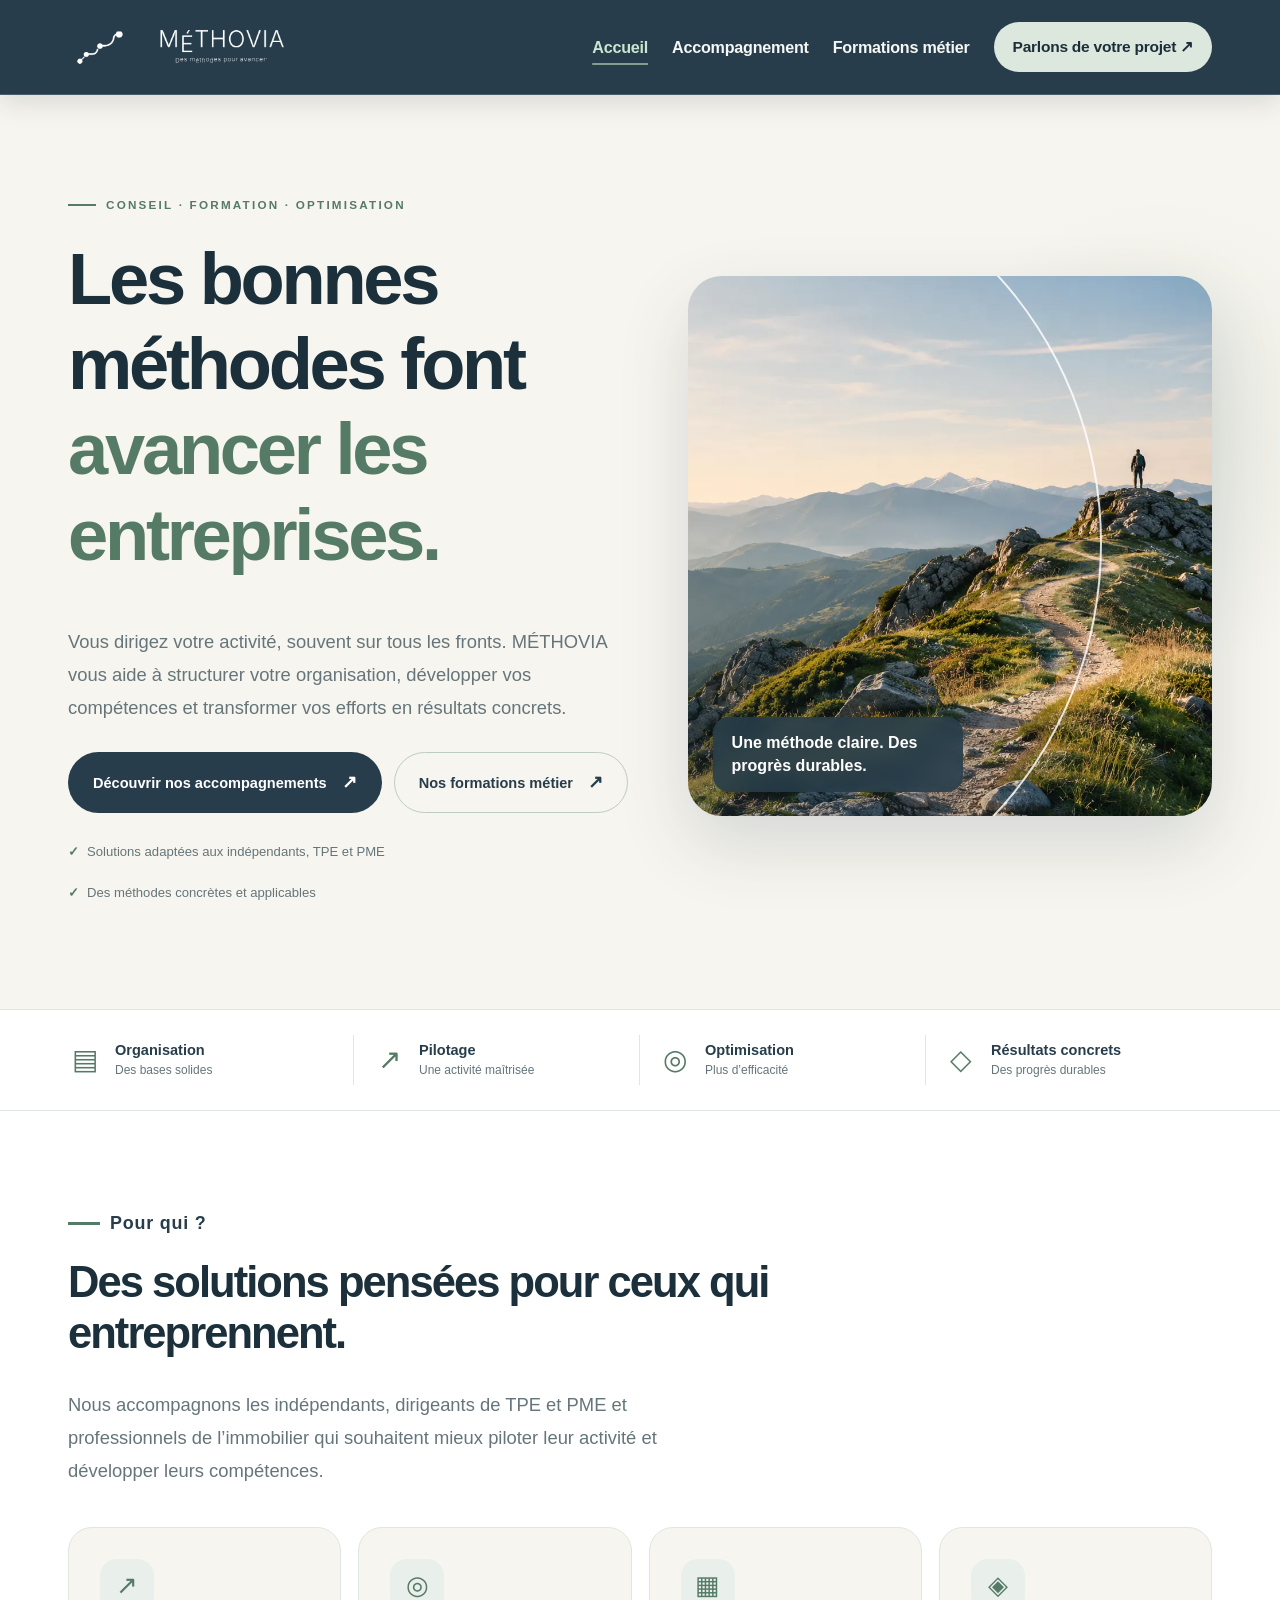
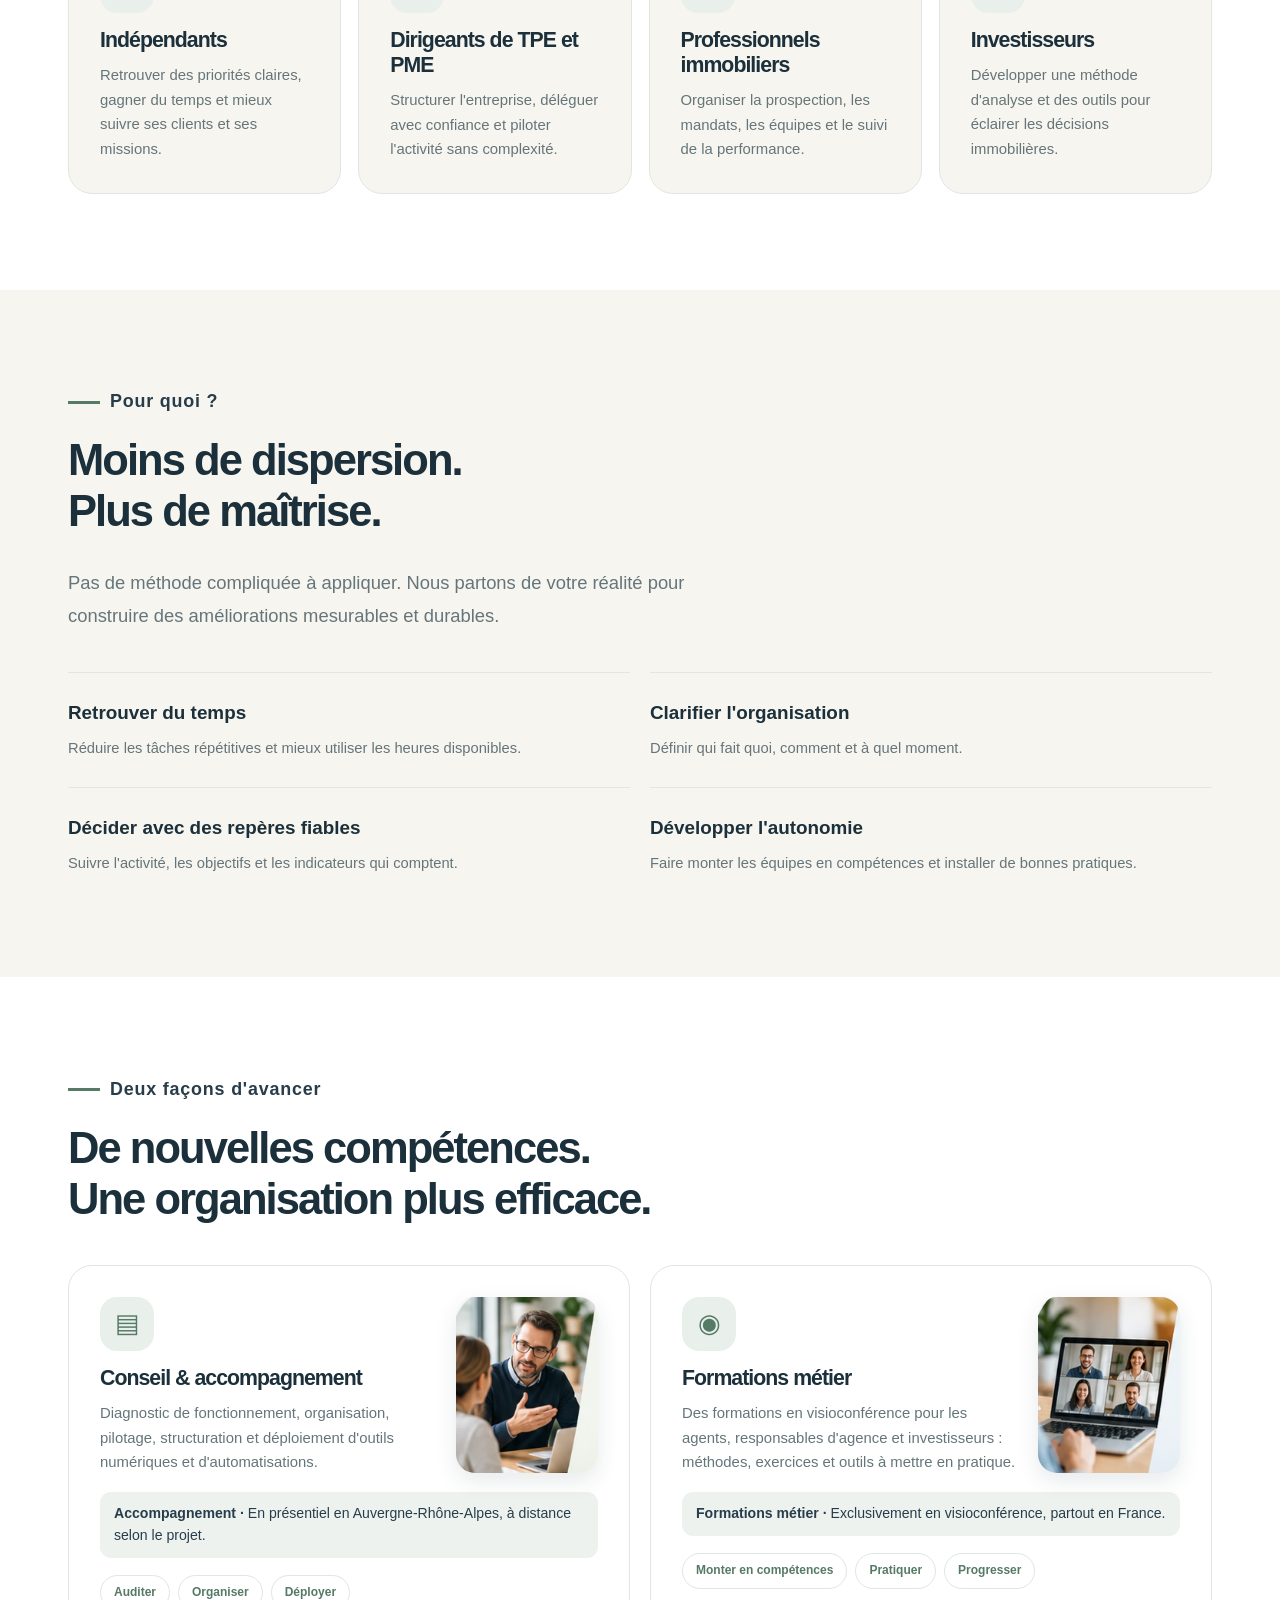
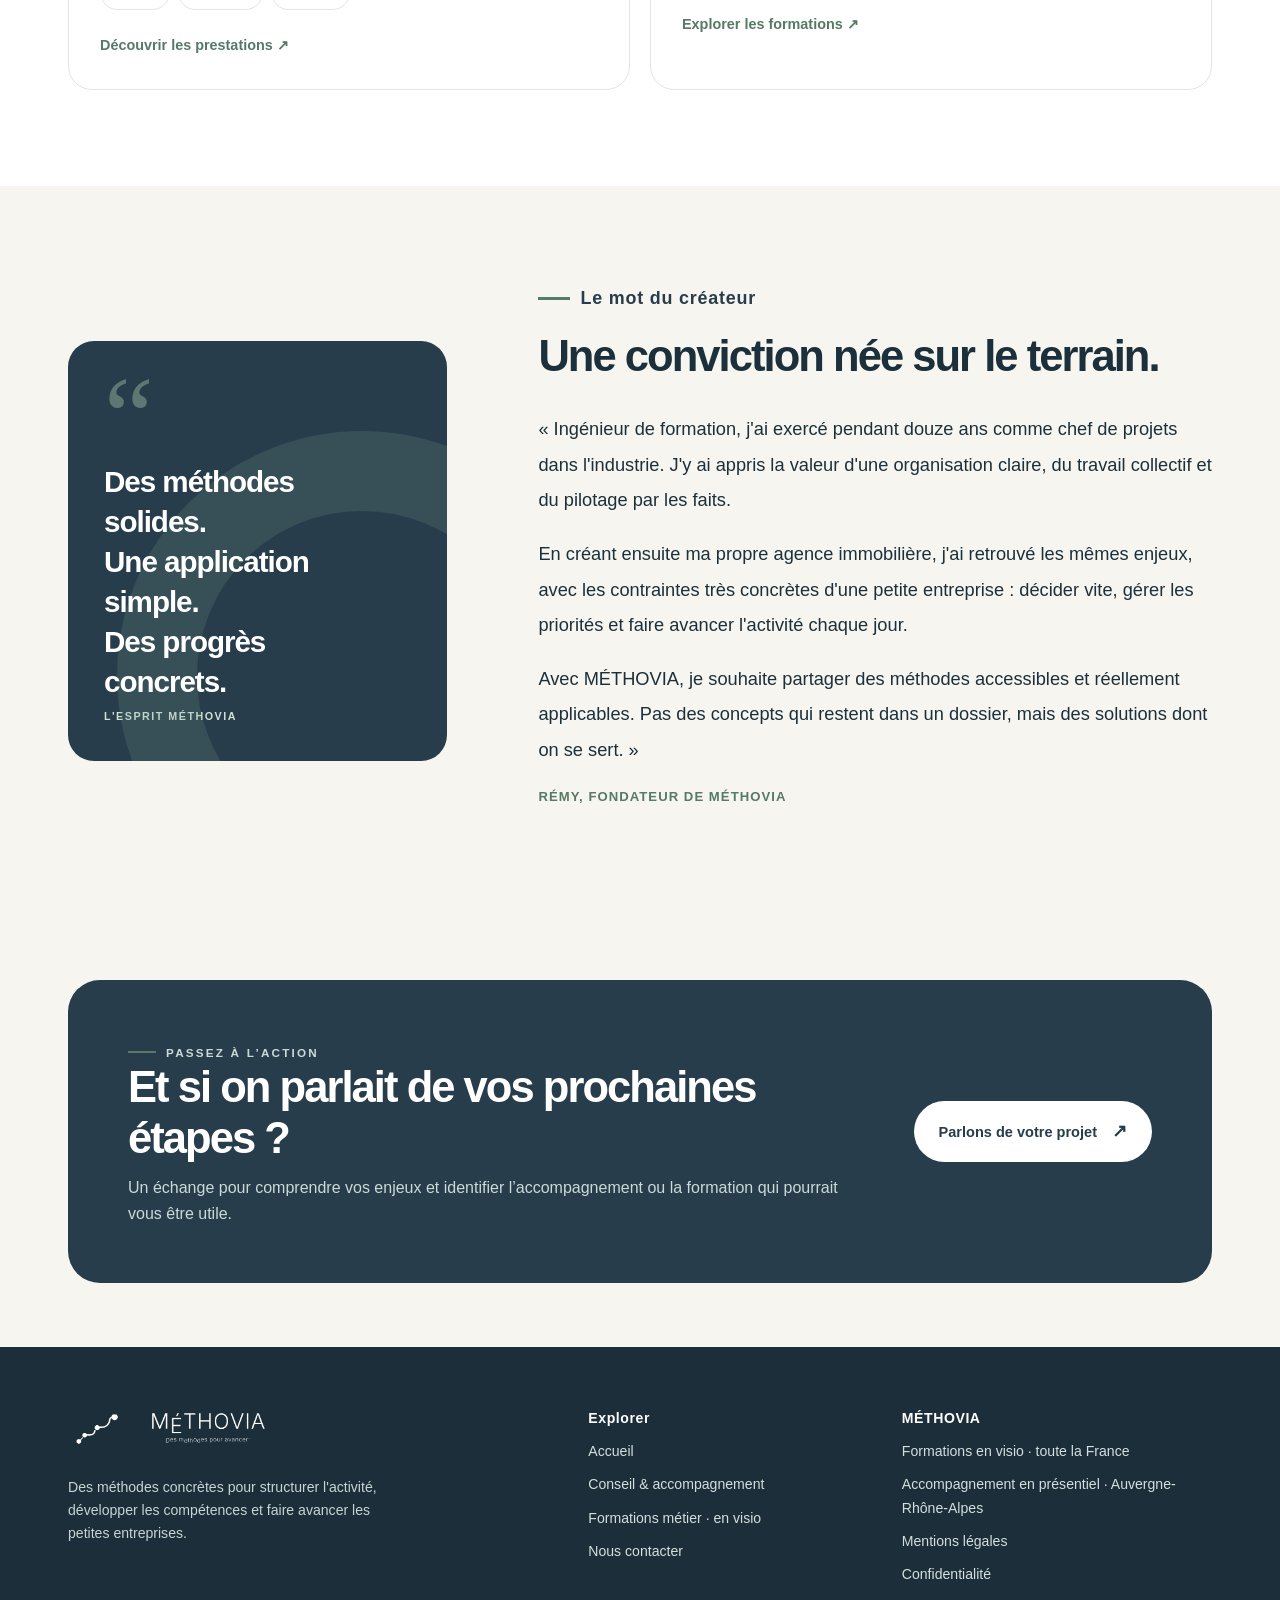
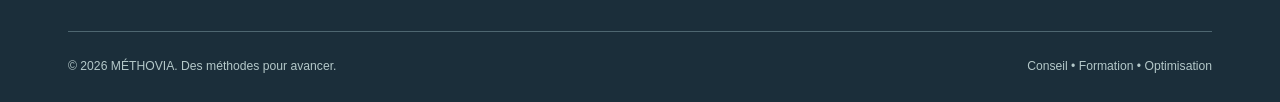
==== commit df58786b: "Finalise le message de remerciement et recentre le visuel d'accueil sur le randonneur" ====
--- a/index.html
+++ b/index.html
@@ -1,7 +1,7 @@
 <!DOCTYPE html>
 
 <html lang="fr"><head><meta charset="utf-8"/><meta content="width=device-width, initial-scale=1" name="viewport"/><meta content="#273D4B" name="theme-color"/><meta content="MÉTHOVIA accompagne indépendants, TPE et professionnels immobiliers : organisation, pilotage, formations en visio et outils IA." name="description"/><meta content="noindex,nofollow" name="robots"/><meta content="website" property="og:type"/><meta content="fr_FR" property="og:locale"/><meta content="MÉTHOVIA | Conseil, formation et organisation des petites entreprises" property="og:title"/><meta content="MÉTHOVIA accompagne indépendants, TPE et professionnels immobiliers : organisation, pilotage, formations en visio et outils IA." property="og:description"/><link href="/assets/favicon-64.png" rel="icon" sizes="64x64" type="image/png"/><link href="/assets/favicon-192.png" rel="apple-touch-icon"/><link href="/assets/style.css" rel="stylesheet"/><script defer="" src="/assets/main.js"></script><title>MÉTHOVIA | Conseil, formation et organisation des petites entreprises</title></head><body class="home-page"><a class="skip" href="#contenu">Aller au contenu</a><header class="site-header"><div class="container header-inner"><a aria-label="MÉTHOVIA — Accueil" class="brand" href="/"><img alt="MÉTHOVIA — Des méthodes pour avancer" height="51" src="/assets/logo-blanc.png" width="220"/></a><button aria-controls="navigation" aria-expanded="false" aria-label="Ouvrir la navigation" class="menu-toggle" data-menu-toggle="" type="button">☰ Menu</button><nav aria-label="Navigation principale" class="nav" data-main-nav="" data-open="false" id="navigation"><a aria-current="page" href="/">Accueil</a><a href="/accompagnement/">Accompagnement</a><a href="/formations-immobilieres/">Formations métier</a><a class="nav-cta" href="/contact/">Parlons de votre projet ↗</a></nav></div></header><main id="contenu">
-<section class="hero"><div class="container hero-grid"><div><p class="eyebrow">Conseil · Formation · Optimisation</p><h1>Les bonnes méthodes font <em>avancer les entreprises.</em></h1><p class="lead">Vous dirigez votre activité, souvent sur tous les fronts. MÉTHOVIA vous aide à structurer votre organisation, développer vos compétences et transformer vos efforts en résultats concrets.</p><div class="hero-actions"><a class="btn btn-primary btn-arrow" href="/accompagnement/">Découvrir nos accompagnements</a><a class="btn btn-outline btn-arrow" href="/formations-immobilieres/">Nos formations métier</a></div><div class="hero-trust"><span>Solutions adaptées aux indépendants, TPE et PME</span><span>Des méthodes concrètes et applicables</span></div></div><div class="hero-photo"><img alt="Un chemin de montagne qui mène au sommet, symbole du parcours et des progrès" decoding="async" fetchpriority="high" height="928" src="/assets/methovia-montagne.webp" width="1648"/><span aria-hidden="true" class="hero-photo-arc"></span><div class="hero-photo-note">Une méthode claire. Des progrès durables.</div></div></div></section><section aria-label="Nos engagements" class="value-ribbon"><div class="container value-ribbon-inner"><div class="value-ribbon-item"><span aria-hidden="true" class="value-ribbon-icon">▤</span><span class="value-ribbon-labels"><strong>Organisation</strong><small>Des bases solides</small></span></div><div class="value-ribbon-item"><span aria-hidden="true" class="value-ribbon-icon">↗</span><span class="value-ribbon-labels"><strong>Pilotage</strong><small>Une activité maîtrisée</small></span></div><div class="value-ribbon-item"><span aria-hidden="true" class="value-ribbon-icon">◎</span><span class="value-ribbon-labels"><strong>Optimisation</strong><small>Plus d’efficacité</small></span></div><div class="value-ribbon-item"><span aria-hidden="true" class="value-ribbon-icon">◇</span><span class="value-ribbon-labels"><strong>Résultats concrets</strong><small>Des progrès durables</small></span></div></div></section>
+<section class="hero"><div class="container hero-grid"><div><p class="eyebrow">Conseil · Formation · Optimisation</p><h1>Les bonnes méthodes font <em>avancer les entreprises.</em></h1><p class="lead">Vous dirigez votre activité, souvent sur tous les fronts. MÉTHOVIA vous aide à structurer votre organisation, développer vos compétences et transformer vos efforts en résultats concrets.</p><div class="hero-actions"><a class="btn btn-primary btn-arrow" href="/accompagnement/">Découvrir nos accompagnements</a><a class="btn btn-outline btn-arrow" href="/formations-immobilieres/">Nos formations métier</a></div><div class="hero-trust"><span>Solutions adaptées aux indépendants, TPE et PME</span><span>Des méthodes concrètes et applicables</span></div></div><div class="hero-photo"><img alt="Un randonneur au bout d’un chemin de montagne, symbole de progression et d’objectifs atteints" decoding="async" fetchpriority="high" height="928" src="/assets/methovia-montagne.webp" width="1648"/><span aria-hidden="true" class="hero-photo-arc"></span><div class="hero-photo-note">Une méthode claire. Des progrès durables.</div></div></div></section><section aria-label="Nos engagements" class="value-ribbon"><div class="container value-ribbon-inner"><div class="value-ribbon-item"><span aria-hidden="true" class="value-ribbon-icon">▤</span><span class="value-ribbon-labels"><strong>Organisation</strong><small>Des bases solides</small></span></div><div class="value-ribbon-item"><span aria-hidden="true" class="value-ribbon-icon">↗</span><span class="value-ribbon-labels"><strong>Pilotage</strong><small>Une activité maîtrisée</small></span></div><div class="value-ribbon-item"><span aria-hidden="true" class="value-ribbon-icon">◎</span><span class="value-ribbon-labels"><strong>Optimisation</strong><small>Plus d’efficacité</small></span></div><div class="value-ribbon-item"><span aria-hidden="true" class="value-ribbon-icon">◇</span><span class="value-ribbon-labels"><strong>Résultats concrets</strong><small>Des progrès durables</small></span></div></div></section>
 <section class="section section-light" id="pour-qui"><div class="container"><div class="intro"><p class="eyebrow">Pour qui ?</p><h2>Des solutions pensées pour ceux qui entreprennent.</h2><p class="lead">Nous accompagnons les indépendants, dirigeants de TPE et PME et professionnels de l’immobilier qui souhaitent mieux piloter leur activité et développer leurs compétences.</p></div><div class="grid4"><div class="panel panel-soft"><div aria-hidden="true" class="symbol">↗</div><h3>Indépendants</h3><p>Retrouver des priorités claires, gagner du temps et mieux suivre ses clients et ses missions.</p></div><div class="panel panel-soft"><div aria-hidden="true" class="symbol">◎</div><h3>Dirigeants de TPE et PME</h3><p>Structurer l'entreprise, déléguer avec confiance et piloter l'activité sans complexité.</p></div><div class="panel panel-soft"><div aria-hidden="true" class="symbol">▦</div><h3>Professionnels immobiliers</h3><p>Organiser la prospection, les mandats, les équipes et le suivi de la performance.</p></div><div class="panel panel-soft"><div aria-hidden="true" class="symbol">◈</div><h3>Investisseurs</h3><p>Développer une méthode d'analyse et des outils pour éclairer les décisions immobilières.</p></div></div></div></section>
 <section class="section" id="pourquoi"><div class="container"><div class="intro"><p class="eyebrow">Pour quoi ?</p><h2>Moins de dispersion.<br/>Plus de maîtrise.</h2><p class="lead">Pas de méthode compliquée à appliquer. Nous partons de votre réalité pour construire des améliorations mesurables et durables.</p></div><div class="grid2"><div class="benefit"><strong>Retrouver du temps</strong><span>Réduire les tâches répétitives et mieux utiliser les heures disponibles.</span></div><div class="benefit"><strong>Clarifier l'organisation</strong><span>Définir qui fait quoi, comment et à quel moment.</span></div><div class="benefit"><strong>Décider avec des repères fiables</strong><span>Suivre l'activité, les objectifs et les indicateurs qui comptent.</span></div><div class="benefit"><strong>Développer l'autonomie</strong><span>Faire monter les équipes en compétences et installer de bonnes pratiques.</span></div></div></div></section>
 <section class="section section-light" id="notre-offre"><div class="container"><div class="intro"><p class="eyebrow">Deux façons d'avancer</p><h2>De nouvelles compétences.<br/>Une organisation plus efficace.</h2></div><div class="grid2"><article class="panel"><img alt="Illustration : échange de conseil entre professionnels" class="offer-photo" decoding="async" height="498" loading="eager" src="/assets/illustration-accompagnement.webp" width="370"/><div class="symbol">▤</div><h3>Conseil &amp; accompagnement</h3><p>Diagnostic de fonctionnement, organisation, pilotage, structuration et déploiement d'outils numériques et d'automatisations.</p><p class="offer-modality"><strong>Accompagnement · </strong>En présentiel en Auvergne-Rhône-Alpes, à distance selon le projet.</p><div class="tags"><span class="chip">Auditer</span><span class="chip">Organiser</span><span class="chip">Déployer</span></div><p style="margin-top:23px"><a class="link" href="/accompagnement/">Découvrir les prestations</a></p></article><article class="panel"><img alt="Illustration : formation en visioconférence sur ordinateur" class="offer-photo" decoding="async" height="498" loading="eager" src="/assets/illustration-visio.webp" width="370"/><div class="symbol">◉</div><h3>Formations métier</h3><p>Des formations en visioconférence pour les agents, responsables d'agence et investisseurs : méthodes, exercices et outils à mettre en pratique.</p><p class="offer-modality"><strong>Formations métier · </strong>Exclusivement en visioconférence, partout en France.</p><div class="tags"><span class="chip">Monter en compétences</span><span class="chip">Pratiquer</span><span class="chip">Progresser</span></div><p style="margin-top:23px"><a class="link" href="/formations-immobilieres/">Explorer les formations</a></p></article></div></div></section>
--- a/assets/style.css
+++ b/assets/style.css
@@ -20,7 +20,7 @@
 .home-page .intro>.eyebrow:before,.home-page #fondateur .eyebrow:before{width:32px;height:3px;background:var(--sage-dark)}
 .hero-grid{grid-template-columns:1.05fr .95fr;gap:40px}
 .hero-photo{position:relative;min-height:540px;border-radius:34px;overflow:hidden;box-shadow:0 28px 70px rgba(39,61,75,.16);background:#e2e5dc}
-.hero-photo img{width:100%;height:540px;object-fit:cover;object-position:65% center;display:block}
+.hero-photo img{width:100%;height:540px;object-fit:cover;object-position:right center;display:block}
 .hero-photo:after{content:'';pointer-events:none;position:absolute;inset:0;background:linear-gradient(20deg,rgba(23,45,57,.40) 0%,transparent 39%)}
 .hero-photo-arc{position:absolute;border:2px solid rgba(255,255,255,.82);width:145%;height:145%;border-radius:50%;left:-66%;top:-23%;pointer-events:none;z-index:1}
 .hero-photo-note{position:absolute;z-index:2;left:25px;bottom:24px;max-width:250px;border-radius:16px;color:#fff;background:rgba(39,61,75,.87);padding:15px 19px;font-weight:700;line-height:1.4;backdrop-filter:blur(8px)}
@@ -36,7 +36,7 @@
 .modality-line{font-size:.97rem;font-weight:650;line-height:1.6;max-width:795px;padding:13px 19px;border-left:4px solid var(--sage-dark);background:rgba(255,255,255,.69);border-radius:0 12px 12px 0;margin:20px 0 22px;color:var(--navy)}
 .contact-intervention{background:#edf2ee;padding:16px 19px;border-radius:13px;border-left:4px solid var(--sage-dark);color:var(--ink)!important;line-height:1.75}
 @media(max-width:1000px){.site-header .brand img{width:196px}.nav{gap:13px}.nav a{font-size:.9rem}.nav .nav-cta{font-size:.88rem;padding:11px 14px}.hero-photo,.hero-photo img{min-height:480px;height:480px}.value-ribbon-item{padding:5px 12px}}
-@media(max-width:760px){.header-inner{height:76px}.site-header .brand img{width:186px}.nav{top:76px;background:var(--navy);border-bottom:1px solid rgba(255,255,255,.15);box-shadow:0 18px 25px rgba(25,44,52,.16)}.nav a{color:#fff;font-size:1rem}.nav .nav-cta{background:#dce8dd;color:var(--navy);font-size:1rem}.hero-grid{grid-template-columns:1fr}.hero-photo{min-height:345px}.hero-photo img{height:345px;min-height:345px;object-position:65% center}.hero-photo-note{font-size:.83rem}.value-ribbon-inner{grid-template-columns:repeat(2,minmax(0,1fr));gap:6px 0;padding:18px 0}.value-ribbon-item:nth-child(2){border-right:0}.value-ribbon-item:nth-child(3){padding-left:0}.home-page .intro>.eyebrow,.home-page #fondateur .eyebrow{font-size:1.08rem}}
+@media(max-width:760px){.header-inner{height:76px}.site-header .brand img{width:186px}.nav{top:76px;background:var(--navy);border-bottom:1px solid rgba(255,255,255,.15);box-shadow:0 18px 25px rgba(25,44,52,.16)}.nav a{color:#fff;font-size:1rem}.nav .nav-cta{background:#dce8dd;color:var(--navy);font-size:1rem}.hero-grid{grid-template-columns:1fr}.hero-photo{min-height:345px}.hero-photo img{height:345px;min-height:345px;object-position:right center}.hero-photo-note{font-size:.83rem}.value-ribbon-inner{grid-template-columns:repeat(2,minmax(0,1fr));gap:6px 0;padding:18px 0}.value-ribbon-item:nth-child(2){border-right:0}.value-ribbon-item:nth-child(3){padding-left:0}.home-page .intro>.eyebrow,.home-page #fondateur .eyebrow{font-size:1.08rem}}
 @media(max-width:450px){.site-header .brand img{width:174px}.hero-photo{min-height:290px}.hero-photo img{height:290px;min-height:290px}.hero-photo-note{left:14px;bottom:15px;font-size:.74rem;padding:11px 14px}.value-ribbon-icon{min-width:20px;font-size:1.3rem}.value-ribbon-item{gap:9px;padding:8px!important}.value-ribbon-labels strong{font-size:.8rem}.value-ribbon-labels small{font-size:.68rem}.home-page .intro>.eyebrow,.home-page #fondateur .eyebrow{font-size:1.14rem}}
 
 /* Illustrations discrètes : conseil en présentiel et formations en visio */
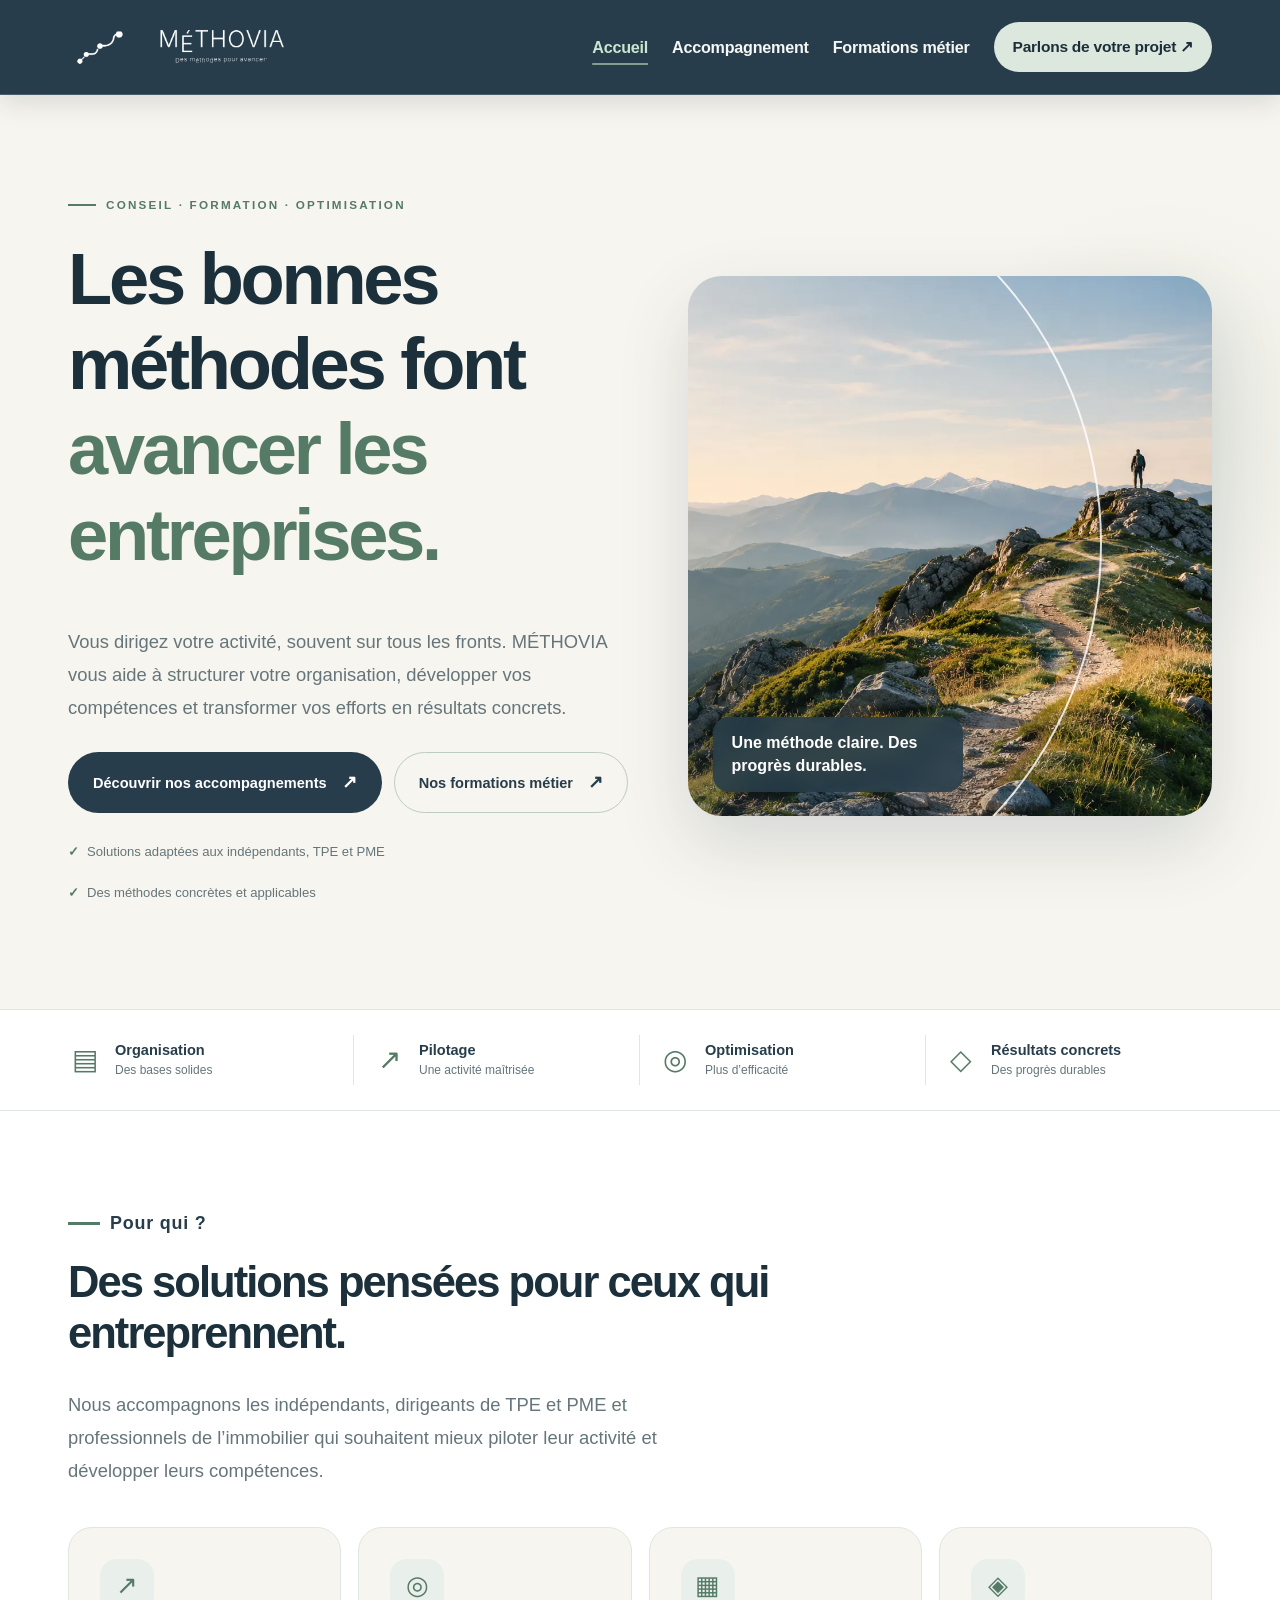
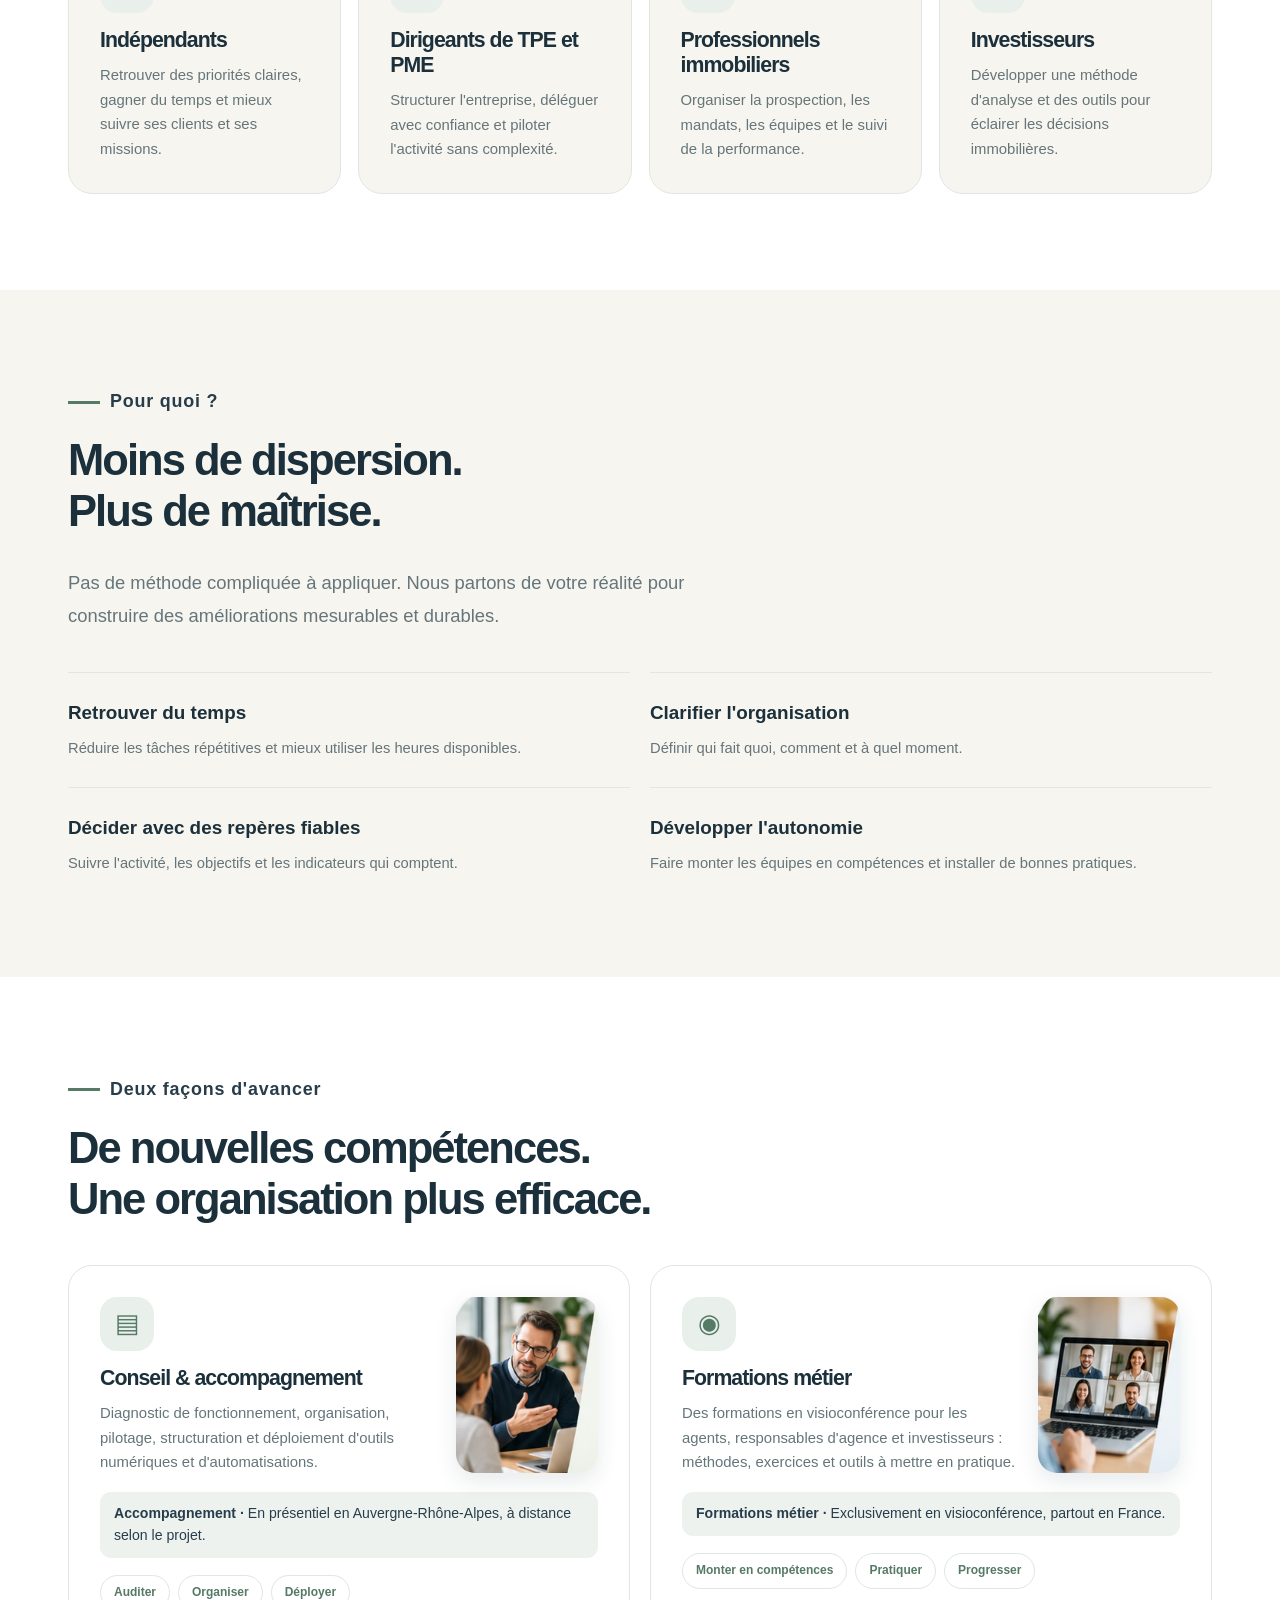
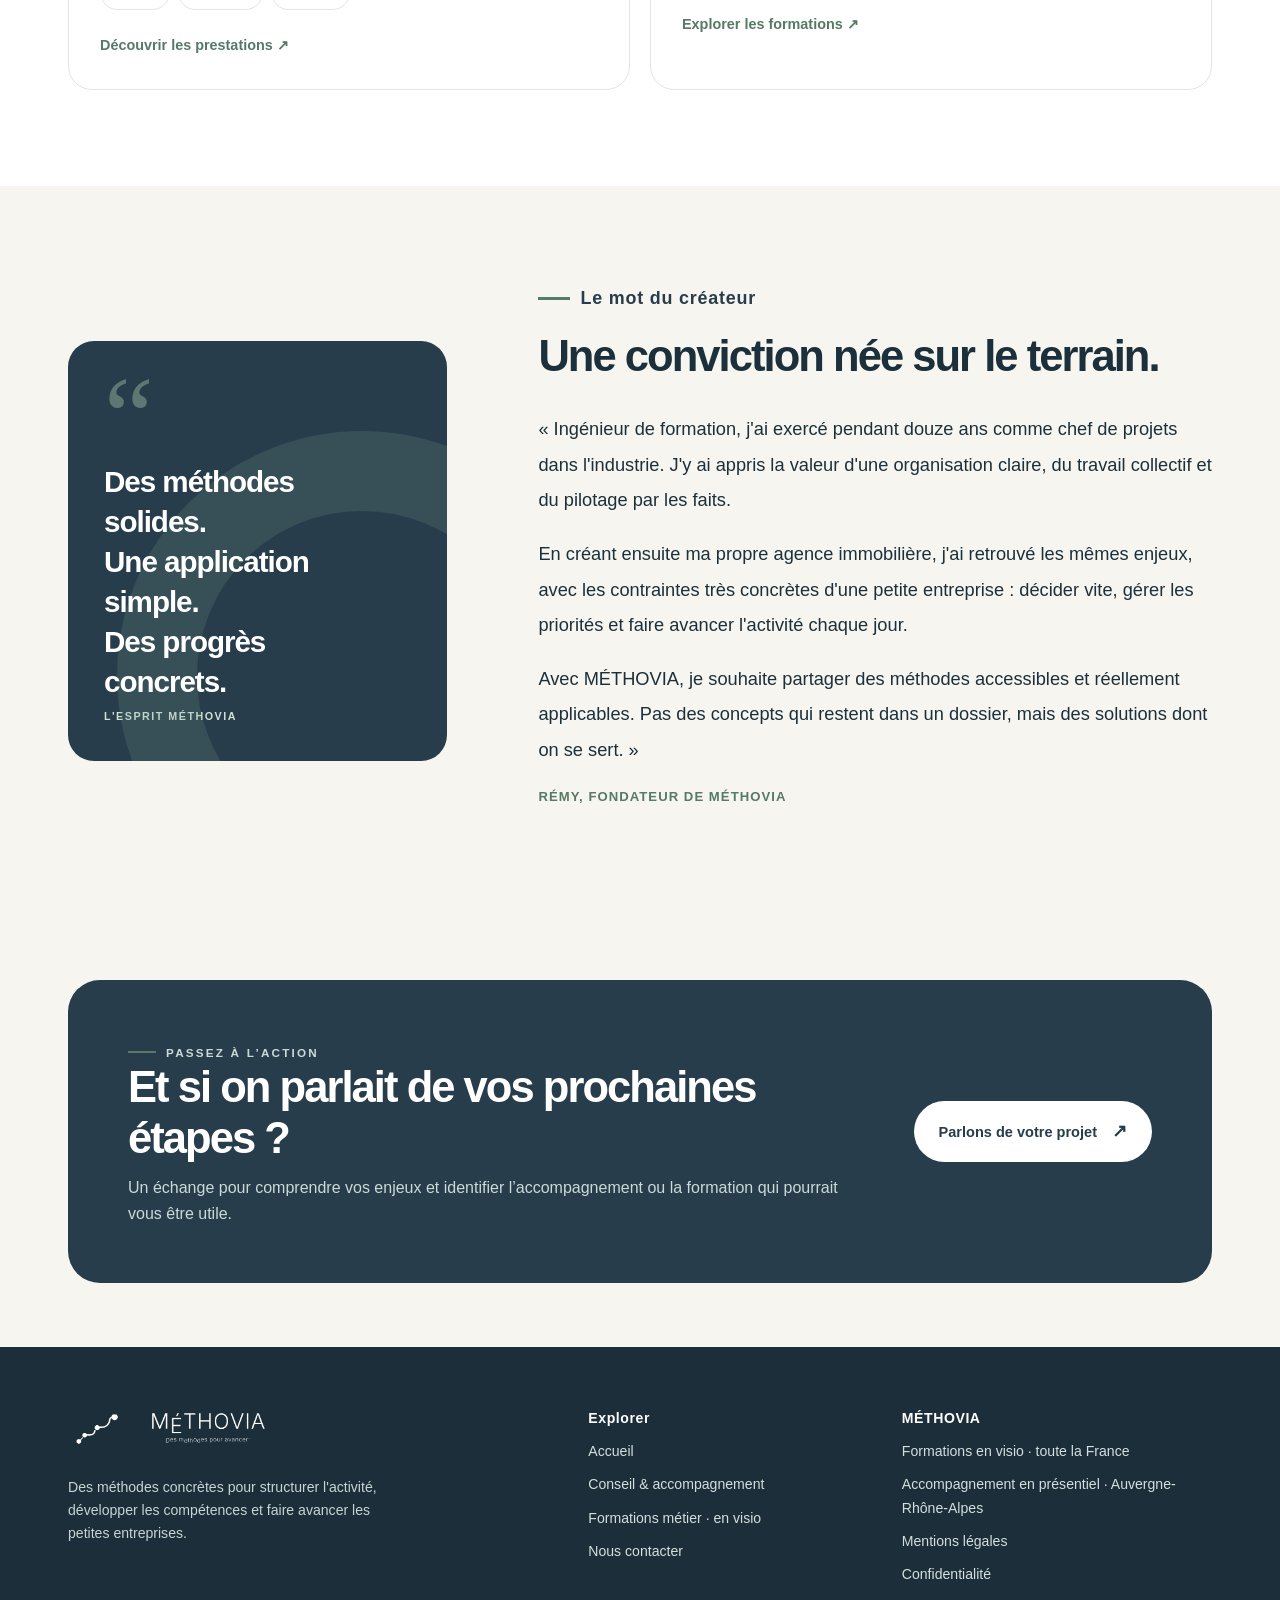
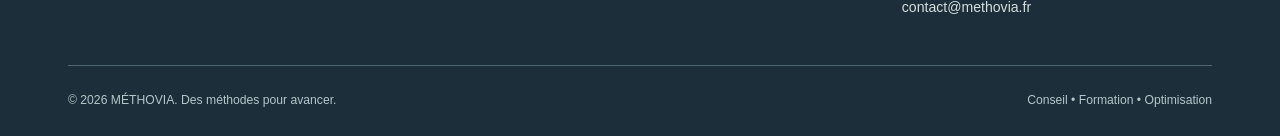
==== commit ed5f6d1e: "Prépare methovia.fr pour publication LWS : mentions légales RBI, contact, HTTPS, référencement" ====
--- a/index.html
+++ b/index.html
@@ -1,9 +1,9 @@
 <!DOCTYPE html>
 
-<html lang="fr"><head><meta charset="utf-8"/><meta content="width=device-width, initial-scale=1" name="viewport"/><meta content="#273D4B" name="theme-color"/><meta content="MÉTHOVIA accompagne indépendants, TPE et professionnels immobiliers : organisation, pilotage, formations en visio et outils IA." name="description"/><meta content="noindex,nofollow" name="robots"/><meta content="website" property="og:type"/><meta content="fr_FR" property="og:locale"/><meta content="MÉTHOVIA | Conseil, formation et organisation des petites entreprises" property="og:title"/><meta content="MÉTHOVIA accompagne indépendants, TPE et professionnels immobiliers : organisation, pilotage, formations en visio et outils IA." property="og:description"/><link href="/assets/favicon-64.png" rel="icon" sizes="64x64" type="image/png"/><link href="/assets/favicon-192.png" rel="apple-touch-icon"/><link href="/assets/style.css" rel="stylesheet"/><script defer="" src="/assets/main.js"></script><title>MÉTHOVIA | Conseil, formation et organisation des petites entreprises</title></head><body class="home-page"><a class="skip" href="#contenu">Aller au contenu</a><header class="site-header"><div class="container header-inner"><a aria-label="MÉTHOVIA — Accueil" class="brand" href="/"><img alt="MÉTHOVIA — Des méthodes pour avancer" height="51" src="/assets/logo-blanc.png" width="220"/></a><button aria-controls="navigation" aria-expanded="false" aria-label="Ouvrir la navigation" class="menu-toggle" data-menu-toggle="" type="button">☰ Menu</button><nav aria-label="Navigation principale" class="nav" data-main-nav="" data-open="false" id="navigation"><a aria-current="page" href="/">Accueil</a><a href="/accompagnement/">Accompagnement</a><a href="/formations-immobilieres/">Formations métier</a><a class="nav-cta" href="/contact/">Parlons de votre projet ↗</a></nav></div></header><main id="contenu">
-<section class="hero"><div class="container hero-grid"><div><p class="eyebrow">Conseil · Formation · Optimisation</p><h1>Les bonnes méthodes font <em>avancer les entreprises.</em></h1><p class="lead">Vous dirigez votre activité, souvent sur tous les fronts. MÉTHOVIA vous aide à structurer votre organisation, développer vos compétences et transformer vos efforts en résultats concrets.</p><div class="hero-actions"><a class="btn btn-primary btn-arrow" href="/accompagnement/">Découvrir nos accompagnements</a><a class="btn btn-outline btn-arrow" href="/formations-immobilieres/">Nos formations métier</a></div><div class="hero-trust"><span>Solutions adaptées aux indépendants, TPE et PME</span><span>Des méthodes concrètes et applicables</span></div></div><div class="hero-photo"><img alt="Un randonneur au bout d’un chemin de montagne, symbole de progression et d’objectifs atteints" decoding="async" fetchpriority="high" height="928" src="/assets/methovia-montagne.webp" width="1648"/><span aria-hidden="true" class="hero-photo-arc"></span><div class="hero-photo-note">Une méthode claire. Des progrès durables.</div></div></div></section><section aria-label="Nos engagements" class="value-ribbon"><div class="container value-ribbon-inner"><div class="value-ribbon-item"><span aria-hidden="true" class="value-ribbon-icon">▤</span><span class="value-ribbon-labels"><strong>Organisation</strong><small>Des bases solides</small></span></div><div class="value-ribbon-item"><span aria-hidden="true" class="value-ribbon-icon">↗</span><span class="value-ribbon-labels"><strong>Pilotage</strong><small>Une activité maîtrisée</small></span></div><div class="value-ribbon-item"><span aria-hidden="true" class="value-ribbon-icon">◎</span><span class="value-ribbon-labels"><strong>Optimisation</strong><small>Plus d’efficacité</small></span></div><div class="value-ribbon-item"><span aria-hidden="true" class="value-ribbon-icon">◇</span><span class="value-ribbon-labels"><strong>Résultats concrets</strong><small>Des progrès durables</small></span></div></div></section>
+<html lang="fr"><head><meta charset="utf-8"/><meta content="width=device-width, initial-scale=1" name="viewport"/><meta content="#273D4B" name="theme-color"/><meta content="MÉTHOVIA accompagne les indépendants et les dirigeants de TPE et PME dans l’organisation, le pilotage et l’optimisation de leur activité. Formations métier en visioconférence." name="description"/><meta content="index,follow,max-image-preview:large" name="robots"/><meta content="website" property="og:type"/><meta content="fr_FR" property="og:locale"/><meta content="MÉTHOVIA — Conseil, accompagnement et formations métier" property="og:title"/><meta content="MÉTHOVIA accompagne les indépendants et les dirigeants de TPE et PME dans l’organisation, le pilotage et l’optimisation de leur activité. Formations métier en visioconférence." property="og:description"/><link href="assets/favicon-64.png" rel="icon" sizes="64x64" type="image/png"/><link href="assets/favicon-192.png" rel="apple-touch-icon"/><link href="assets/style.css" rel="stylesheet"/><script defer="" src="assets/main.js"></script><title>MÉTHOVIA — Conseil, accompagnement et formations métier</title><meta content="https://methovia.fr/" property="og:url"/><meta content="https://methovia.fr/assets/methovia-social.jpg" property="og:image"/><meta content="1200" property="og:image:width"/><meta content="630" property="og:image:height"/><meta content="summary_large_image" name="twitter:card"/><link href="https://methovia.fr/" rel="canonical"/><script type="application/ld+json">{"@context": "https://schema.org", "@type": "Organization", "name": "MÉTHOVIA", "legalName": "SAS RBI", "url": "https://methovia.fr/", "email": "contact@methovia.fr", "identifier": {"@type": "PropertyValue", "propertyID": "SIREN", "value": "952912533"}, "address": {"@type": "PostalAddress", "streetAddress": "83A rue des Alliés", "postalCode": "42100", "addressLocality": "Saint-Étienne", "addressCountry": "FR"}, "logo": "https://methovia.fr/assets/logo-horizontal.png", "description": "MÉTHOVIA accompagne les indépendants et les dirigeants de TPE et PME dans l’organisation, le pilotage et l’optimisation de leur activité. Formations métier en visioconférence."}</script></head><body class="home-page"><a class="skip" href="#contenu">Aller au contenu</a><header class="site-header"><div class="container header-inner"><a aria-label="MÉTHOVIA — Accueil" class="brand" href="index.html"><img alt="MÉTHOVIA — Des méthodes pour avancer" height="51" src="assets/logo-blanc.png" width="220"/></a><button aria-controls="navigation" aria-expanded="false" aria-label="Ouvrir la navigation" class="menu-toggle" data-menu-toggle="" type="button">☰ Menu</button><nav aria-label="Navigation principale" class="nav" data-main-nav="" data-open="false" id="navigation"><a aria-current="page" href="index.html">Accueil</a><a href="accompagnement/index.html">Accompagnement</a><a href="formations-immobilieres/index.html">Formations métier</a><a class="nav-cta" href="contact/index.html">Parlons de votre projet ↗</a></nav></div></header><main id="contenu">
+<section class="hero"><div class="container hero-grid"><div><p class="eyebrow">Conseil · Formation · Optimisation</p><h1>Les bonnes méthodes font <em>avancer les entreprises.</em></h1><p class="lead">Vous dirigez votre activité, souvent sur tous les fronts. MÉTHOVIA vous aide à structurer votre organisation, développer vos compétences et transformer vos efforts en résultats concrets.</p><div class="hero-actions"><a class="btn btn-primary btn-arrow" href="accompagnement/index.html">Découvrir nos accompagnements</a><a class="btn btn-outline btn-arrow" href="formations-immobilieres/index.html">Nos formations métier</a></div><div class="hero-trust"><span>Solutions adaptées aux indépendants, TPE et PME</span><span>Des méthodes concrètes et applicables</span></div></div><div class="hero-photo"><img alt="Un randonneur au bout d’un chemin de montagne, symbole de progression et d’objectifs atteints" decoding="async" fetchpriority="high" height="928" src="assets/methovia-montagne.webp" width="1648"/><span aria-hidden="true" class="hero-photo-arc"></span><div class="hero-photo-note">Une méthode claire. Des progrès durables.</div></div></div></section><section aria-label="Nos engagements" class="value-ribbon"><div class="container value-ribbon-inner"><div class="value-ribbon-item"><span aria-hidden="true" class="value-ribbon-icon">▤</span><span class="value-ribbon-labels"><strong>Organisation</strong><small>Des bases solides</small></span></div><div class="value-ribbon-item"><span aria-hidden="true" class="value-ribbon-icon">↗</span><span class="value-ribbon-labels"><strong>Pilotage</strong><small>Une activité maîtrisée</small></span></div><div class="value-ribbon-item"><span aria-hidden="true" class="value-ribbon-icon">◎</span><span class="value-ribbon-labels"><strong>Optimisation</strong><small>Plus d’efficacité</small></span></div><div class="value-ribbon-item"><span aria-hidden="true" class="value-ribbon-icon">◇</span><span class="value-ribbon-labels"><strong>Résultats concrets</strong><small>Des progrès durables</small></span></div></div></section>
 <section class="section section-light" id="pour-qui"><div class="container"><div class="intro"><p class="eyebrow">Pour qui ?</p><h2>Des solutions pensées pour ceux qui entreprennent.</h2><p class="lead">Nous accompagnons les indépendants, dirigeants de TPE et PME et professionnels de l’immobilier qui souhaitent mieux piloter leur activité et développer leurs compétences.</p></div><div class="grid4"><div class="panel panel-soft"><div aria-hidden="true" class="symbol">↗</div><h3>Indépendants</h3><p>Retrouver des priorités claires, gagner du temps et mieux suivre ses clients et ses missions.</p></div><div class="panel panel-soft"><div aria-hidden="true" class="symbol">◎</div><h3>Dirigeants de TPE et PME</h3><p>Structurer l'entreprise, déléguer avec confiance et piloter l'activité sans complexité.</p></div><div class="panel panel-soft"><div aria-hidden="true" class="symbol">▦</div><h3>Professionnels immobiliers</h3><p>Organiser la prospection, les mandats, les équipes et le suivi de la performance.</p></div><div class="panel panel-soft"><div aria-hidden="true" class="symbol">◈</div><h3>Investisseurs</h3><p>Développer une méthode d'analyse et des outils pour éclairer les décisions immobilières.</p></div></div></div></section>
 <section class="section" id="pourquoi"><div class="container"><div class="intro"><p class="eyebrow">Pour quoi ?</p><h2>Moins de dispersion.<br/>Plus de maîtrise.</h2><p class="lead">Pas de méthode compliquée à appliquer. Nous partons de votre réalité pour construire des améliorations mesurables et durables.</p></div><div class="grid2"><div class="benefit"><strong>Retrouver du temps</strong><span>Réduire les tâches répétitives et mieux utiliser les heures disponibles.</span></div><div class="benefit"><strong>Clarifier l'organisation</strong><span>Définir qui fait quoi, comment et à quel moment.</span></div><div class="benefit"><strong>Décider avec des repères fiables</strong><span>Suivre l'activité, les objectifs et les indicateurs qui comptent.</span></div><div class="benefit"><strong>Développer l'autonomie</strong><span>Faire monter les équipes en compétences et installer de bonnes pratiques.</span></div></div></div></section>
-<section class="section section-light" id="notre-offre"><div class="container"><div class="intro"><p class="eyebrow">Deux façons d'avancer</p><h2>De nouvelles compétences.<br/>Une organisation plus efficace.</h2></div><div class="grid2"><article class="panel"><img alt="Illustration : échange de conseil entre professionnels" class="offer-photo" decoding="async" height="498" loading="eager" src="/assets/illustration-accompagnement.webp" width="370"/><div class="symbol">▤</div><h3>Conseil &amp; accompagnement</h3><p>Diagnostic de fonctionnement, organisation, pilotage, structuration et déploiement d'outils numériques et d'automatisations.</p><p class="offer-modality"><strong>Accompagnement · </strong>En présentiel en Auvergne-Rhône-Alpes, à distance selon le projet.</p><div class="tags"><span class="chip">Auditer</span><span class="chip">Organiser</span><span class="chip">Déployer</span></div><p style="margin-top:23px"><a class="link" href="/accompagnement/">Découvrir les prestations</a></p></article><article class="panel"><img alt="Illustration : formation en visioconférence sur ordinateur" class="offer-photo" decoding="async" height="498" loading="eager" src="/assets/illustration-visio.webp" width="370"/><div class="symbol">◉</div><h3>Formations métier</h3><p>Des formations en visioconférence pour les agents, responsables d'agence et investisseurs : méthodes, exercices et outils à mettre en pratique.</p><p class="offer-modality"><strong>Formations métier · </strong>Exclusivement en visioconférence, partout en France.</p><div class="tags"><span class="chip">Monter en compétences</span><span class="chip">Pratiquer</span><span class="chip">Progresser</span></div><p style="margin-top:23px"><a class="link" href="/formations-immobilieres/">Explorer les formations</a></p></article></div></div></section>
+<section class="section section-light" id="notre-offre"><div class="container"><div class="intro"><p class="eyebrow">Deux façons d'avancer</p><h2>De nouvelles compétences.<br/>Une organisation plus efficace.</h2></div><div class="grid2"><article class="panel"><img alt="Illustration : échange de conseil entre professionnels" class="offer-photo" decoding="async" height="498" loading="eager" src="assets/illustration-accompagnement.webp" width="370"/><div class="symbol">▤</div><h3>Conseil &amp; accompagnement</h3><p>Diagnostic de fonctionnement, organisation, pilotage, structuration et déploiement d'outils numériques et d'automatisations.</p><p class="offer-modality"><strong>Accompagnement · </strong>En présentiel en Auvergne-Rhône-Alpes, à distance selon le projet.</p><div class="tags"><span class="chip">Auditer</span><span class="chip">Organiser</span><span class="chip">Déployer</span></div><p style="margin-top:23px"><a class="link" href="accompagnement/index.html">Découvrir les prestations</a></p></article><article class="panel"><img alt="Illustration : formation en visioconférence sur ordinateur" class="offer-photo" decoding="async" height="498" loading="eager" src="assets/illustration-visio.webp" width="370"/><div class="symbol">◉</div><h3>Formations métier</h3><p>Des formations en visioconférence pour les agents, responsables d'agence et investisseurs : méthodes, exercices et outils à mettre en pratique.</p><p class="offer-modality"><strong>Formations métier · </strong>Exclusivement en visioconférence, partout en France.</p><div class="tags"><span class="chip">Monter en compétences</span><span class="chip">Pratiquer</span><span class="chip">Progresser</span></div><p style="margin-top:23px"><a class="link" href="formations-immobilieres/index.html">Explorer les formations</a></p></article></div></div></section>
 <section class="section" id="fondateur"><div class="container editorial"><div class="founder-graphic"><div aria-hidden="true" class="quote-icon">“</div><strong>Des méthodes solides.<br/>Une application simple.<br/>Des progrès concrets.</strong><span class="small-label" style="color:#cfe0d4">L'esprit MÉTHOVIA</span></div><div><p class="eyebrow">Le mot du créateur</p><h2>Une conviction née sur le terrain.</h2><p class="editorial-quote">« Ingénieur de formation, j'ai exercé pendant douze ans comme chef de projets dans l'industrie. J'y ai appris la valeur d'une organisation claire, du travail collectif et du pilotage par les faits.</p><p class="editorial-quote">En créant ensuite ma propre agence immobilière, j'ai retrouvé les mêmes enjeux, avec les contraintes très concrètes d'une petite entreprise : décider vite, gérer les priorités et faire avancer l'activité chaque jour.</p><p class="editorial-quote">Avec MÉTHOVIA, je souhaite partager des méthodes accessibles et réellement applicables. Pas des concepts qui restent dans un dossier, mais des solutions dont on se sert. »</p><p class="founder-details">Rémy, fondateur de MÉTHOVIA</p></div></div></section>
-<section class="section-tight"><div class="container"><div class="cta-block"><div><p class="eyebrow">Passez à l’action</p><h2>Et si on parlait de vos prochaines étapes ?</h2><p>Un échange pour comprendre vos enjeux et identifier l’accompagnement ou la formation qui pourrait vous être utile.</p></div><a class="btn btn-white btn-arrow" href="/contact/">Parlons de votre projet</a></div></div></section></main><footer class="footer"><div class="container"><div class="footer-grid"><div><a aria-label="Retour à l'accueil" href="/"><img alt="MÉTHOVIA" class="footer-brand" src="/assets/logo-blanc.png"/></a><p>Des méthodes concrètes pour structurer l'activité, développer les compétences et faire avancer les petites entreprises.</p></div><div><h4>Explorer</h4><div class="footer-links"><a href="/">Accueil</a><a href="/accompagnement/">Conseil &amp; accompagnement</a><a href="/formations-immobilieres/">Formations métier · en visio</a><a href="/contact/">Nous contacter</a></div></div><div><h4>MÉTHOVIA</h4><div class="footer-links"><span>Formations en visio · toute la France</span><span>Accompagnement en présentiel · Auvergne-Rhône-Alpes</span><a href="/mentions-legales/">Mentions légales</a><a href="/confidentialite/">Confidentialité</a></div></div></div><div class="footer-bottom"><span>© <span data-year="">2026</span> MÉTHOVIA. Des méthodes pour avancer.</span><span>Conseil • Formation • Optimisation</span></div></div></footer></body></html>+<section class="section-tight"><div class="container"><div class="cta-block"><div><p class="eyebrow">Passez à l’action</p><h2>Et si on parlait de vos prochaines étapes ?</h2><p>Un échange pour comprendre vos enjeux et identifier l’accompagnement ou la formation qui pourrait vous être utile.</p></div><a class="btn btn-white btn-arrow" href="contact/index.html">Parlons de votre projet</a></div></div></section></main><footer class="footer"><div class="container"><div class="footer-grid"><div><a aria-label="Retour à l'accueil" href="index.html"><img alt="MÉTHOVIA" class="footer-brand" src="assets/logo-blanc.png"/></a><p>Des méthodes concrètes pour structurer l'activité, développer les compétences et faire avancer les petites entreprises.</p></div><div><h4>Explorer</h4><div class="footer-links"><a href="index.html">Accueil</a><a href="accompagnement/index.html">Conseil &amp; accompagnement</a><a href="formations-immobilieres/index.html">Formations métier · en visio</a><a href="contact/index.html">Nous contacter</a></div></div><div><h4>MÉTHOVIA</h4><div class="footer-links"><span>Formations en visio · toute la France</span><span>Accompagnement en présentiel · Auvergne-Rhône-Alpes</span><a href="mentions-legales/index.html">Mentions légales</a><a href="confidentialite/index.html">Confidentialité</a><a href="mailto:contact@methovia.fr">contact@methovia.fr</a></div></div></div><div class="footer-bottom"><span>© <span data-year="">2026</span> MÉTHOVIA. Des méthodes pour avancer.</span><span>Conseil • Formation • Optimisation</span></div></div></footer></body></html>
--- a/assets/style.css
+++ b/assets/style.css
@@ -43,3 +43,11 @@
 .offer-photo{float:right;object-fit:cover;object-position:50% 42%;width:142px;height:176px;border-radius:19px;margin:0 0 16px 22px;box-shadow:0 8px 22px rgba(23,45,57,.10)}
 #notre-offre .panel{display:flow-root}
 @media(max-width:450px){.offer-photo{width:108px;height:152px;margin-left:15px}}
+
+/* Contact public sur hébergement HTML : e-mail préparé localement, sans serveur. */
+.contact-email-info{margin-top:23px;padding:18px 20px;border-radius:16px;background:#eaf0eb;border:1px solid #ceddd2;color:#273d4b;font-size:.9rem;line-height:1.7}
+.contact-email-info p{margin:0 0 12px}
+.contact-email-info p:last-child{margin-bottom:0}
+.contact-email-info a{color:#285945;font-weight:760;text-decoration:underline;text-underline-offset:3px}
+.email-feedback{margin-top:15px;border-left:3px solid #557a65;padding:12px 15px;background:white;border-radius:0 10px 10px 0}
+.mini-confidentialite{font-size:.83rem}
